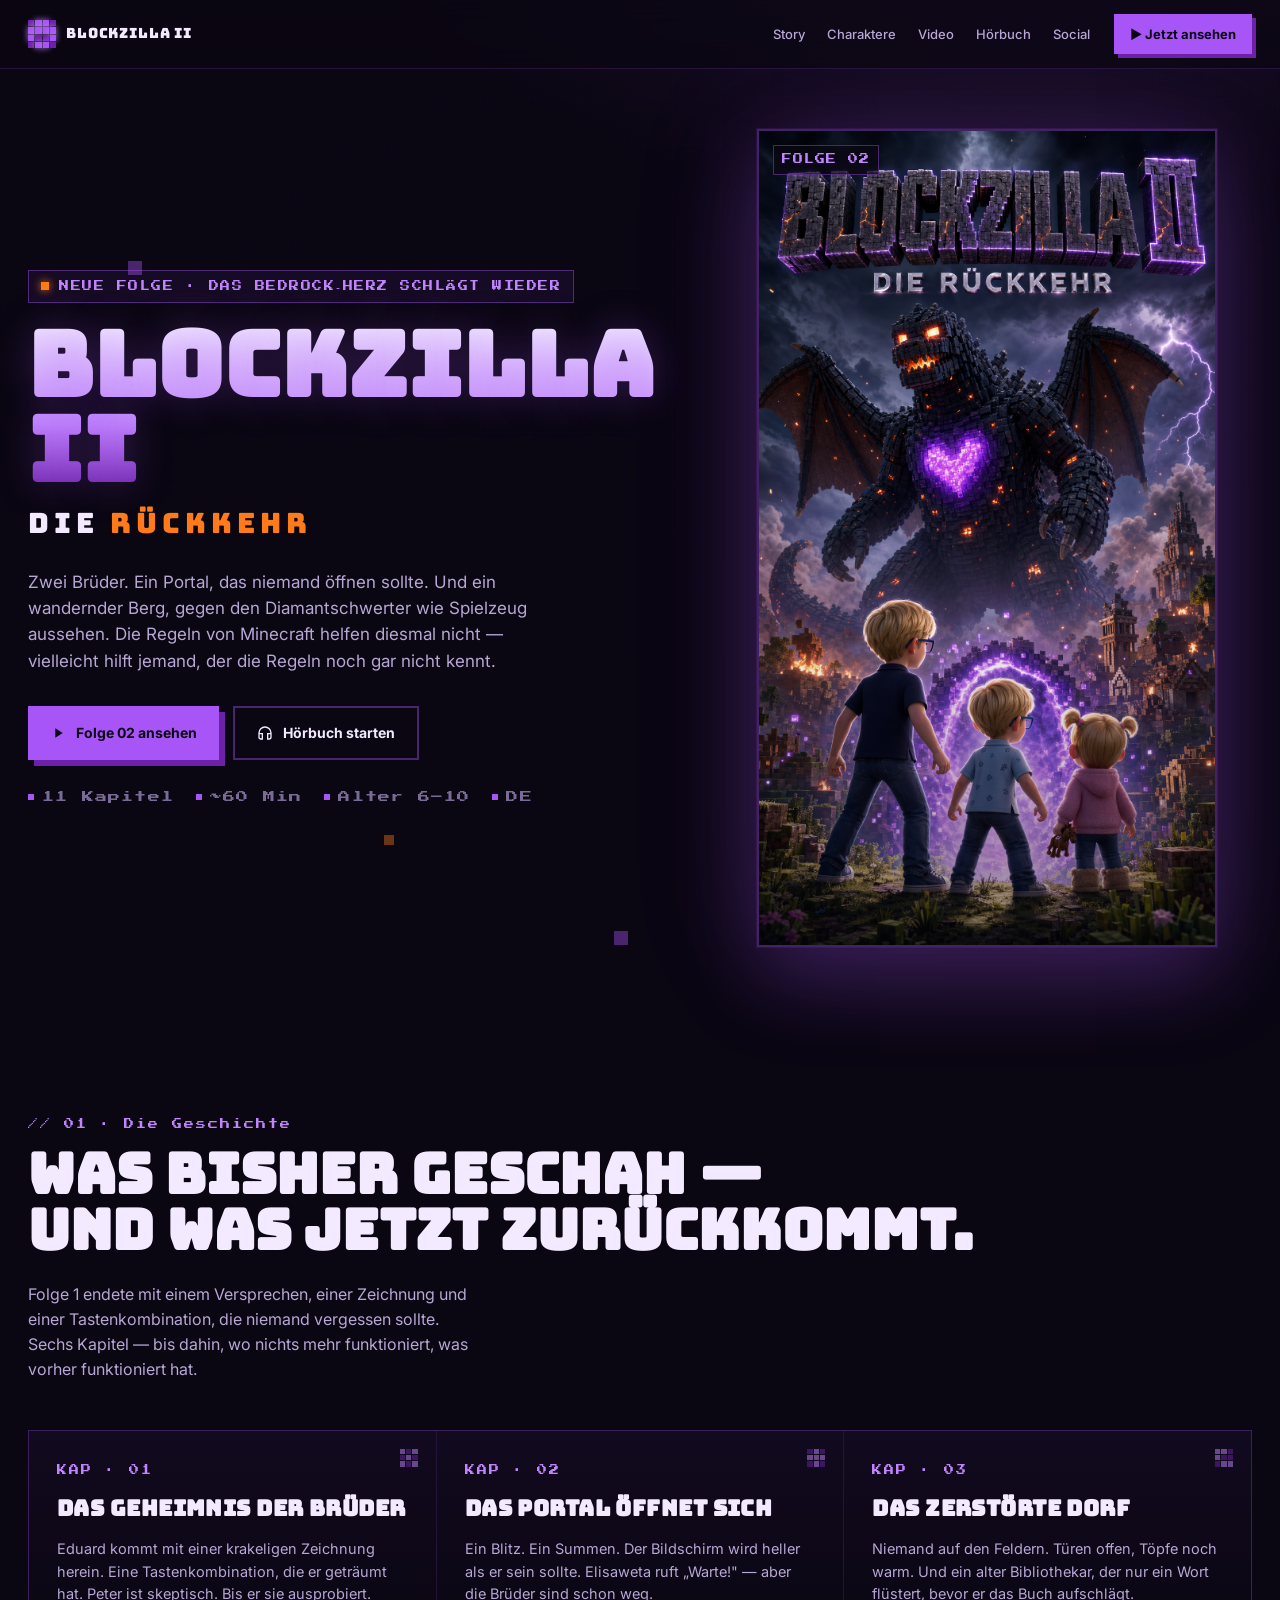
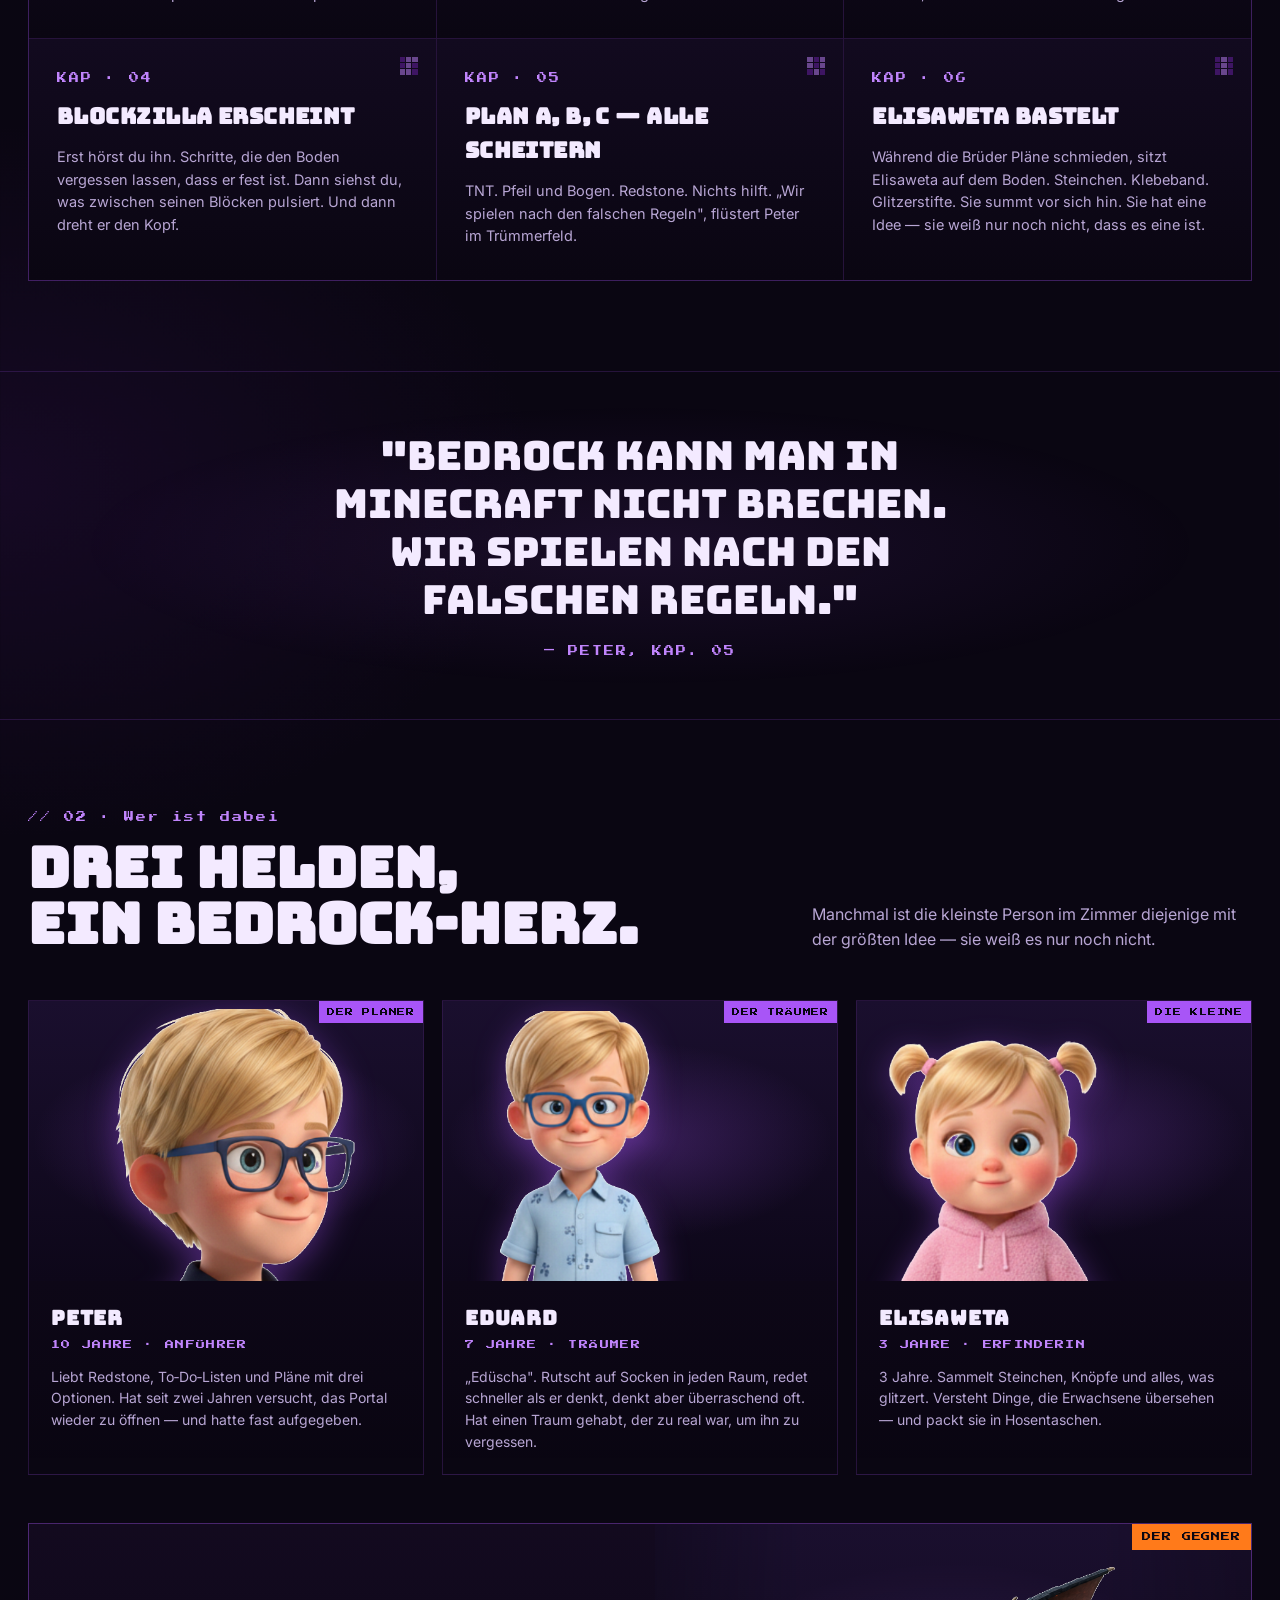
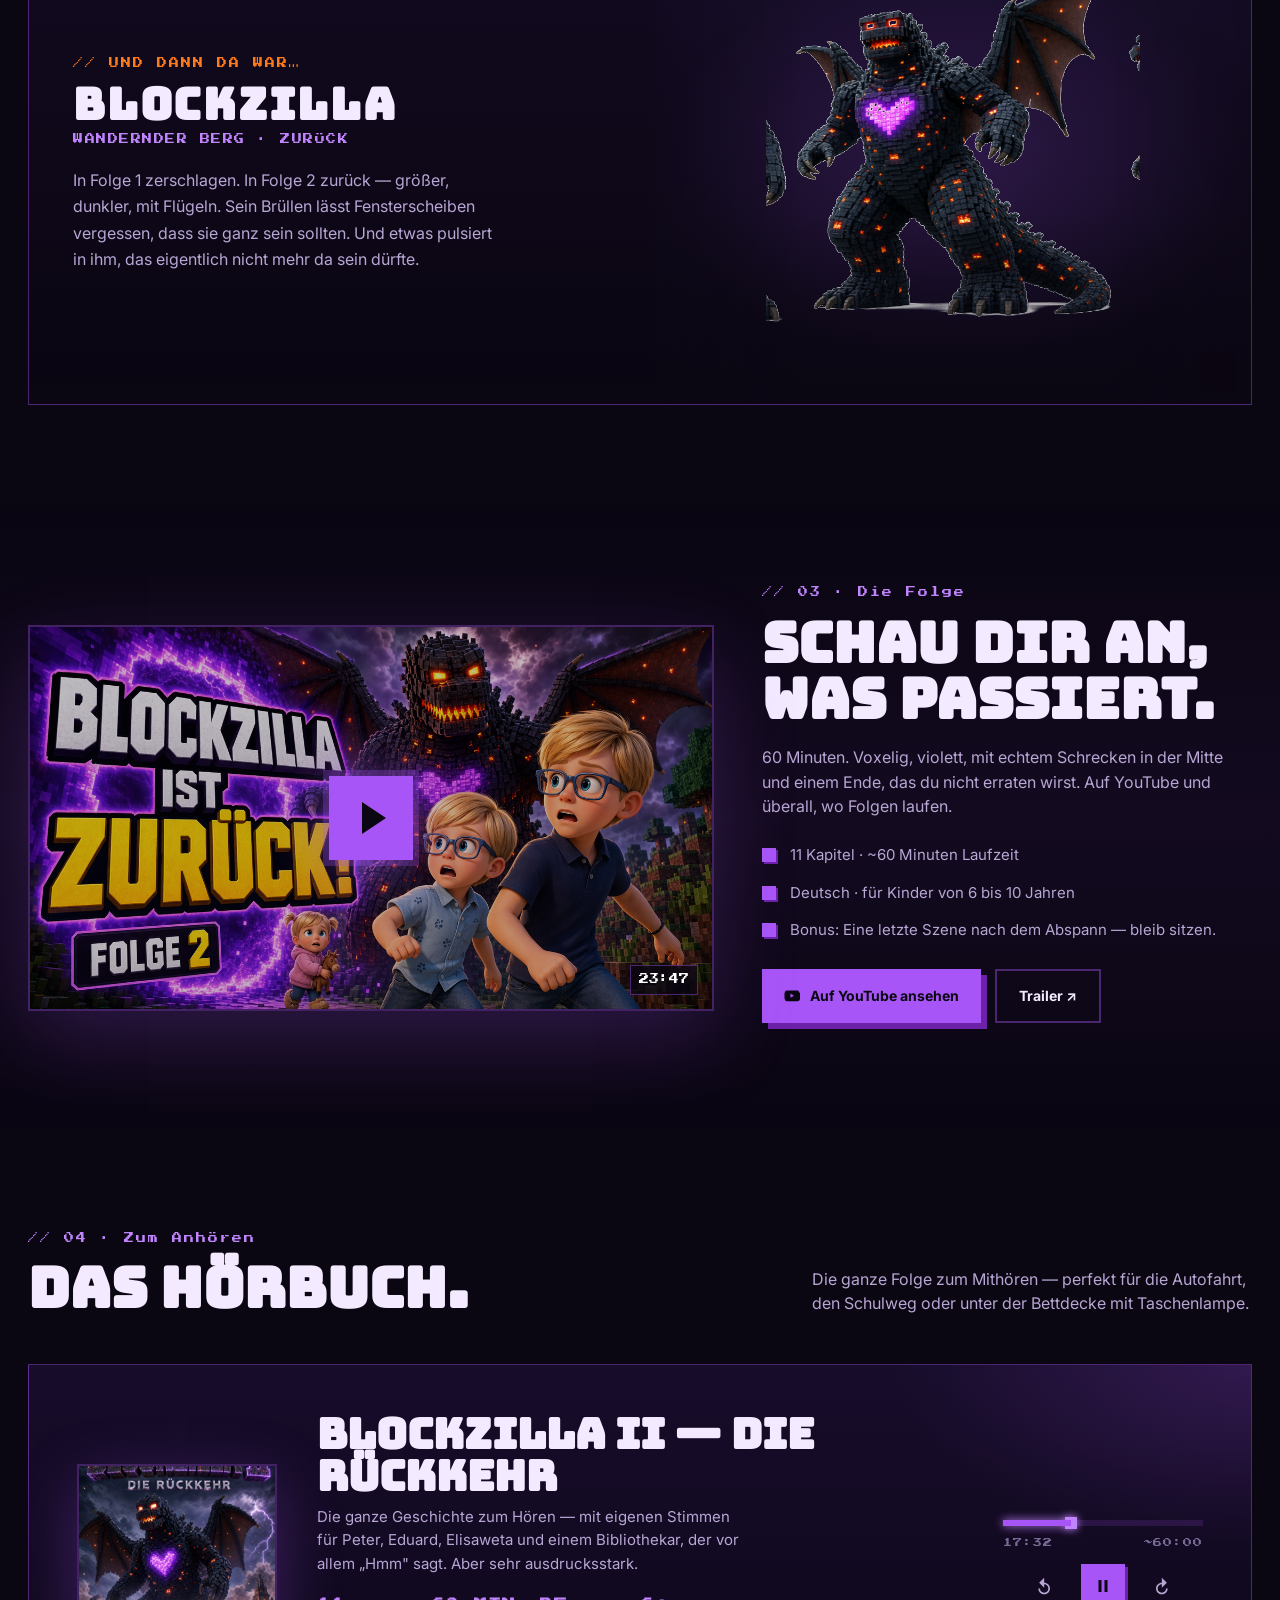
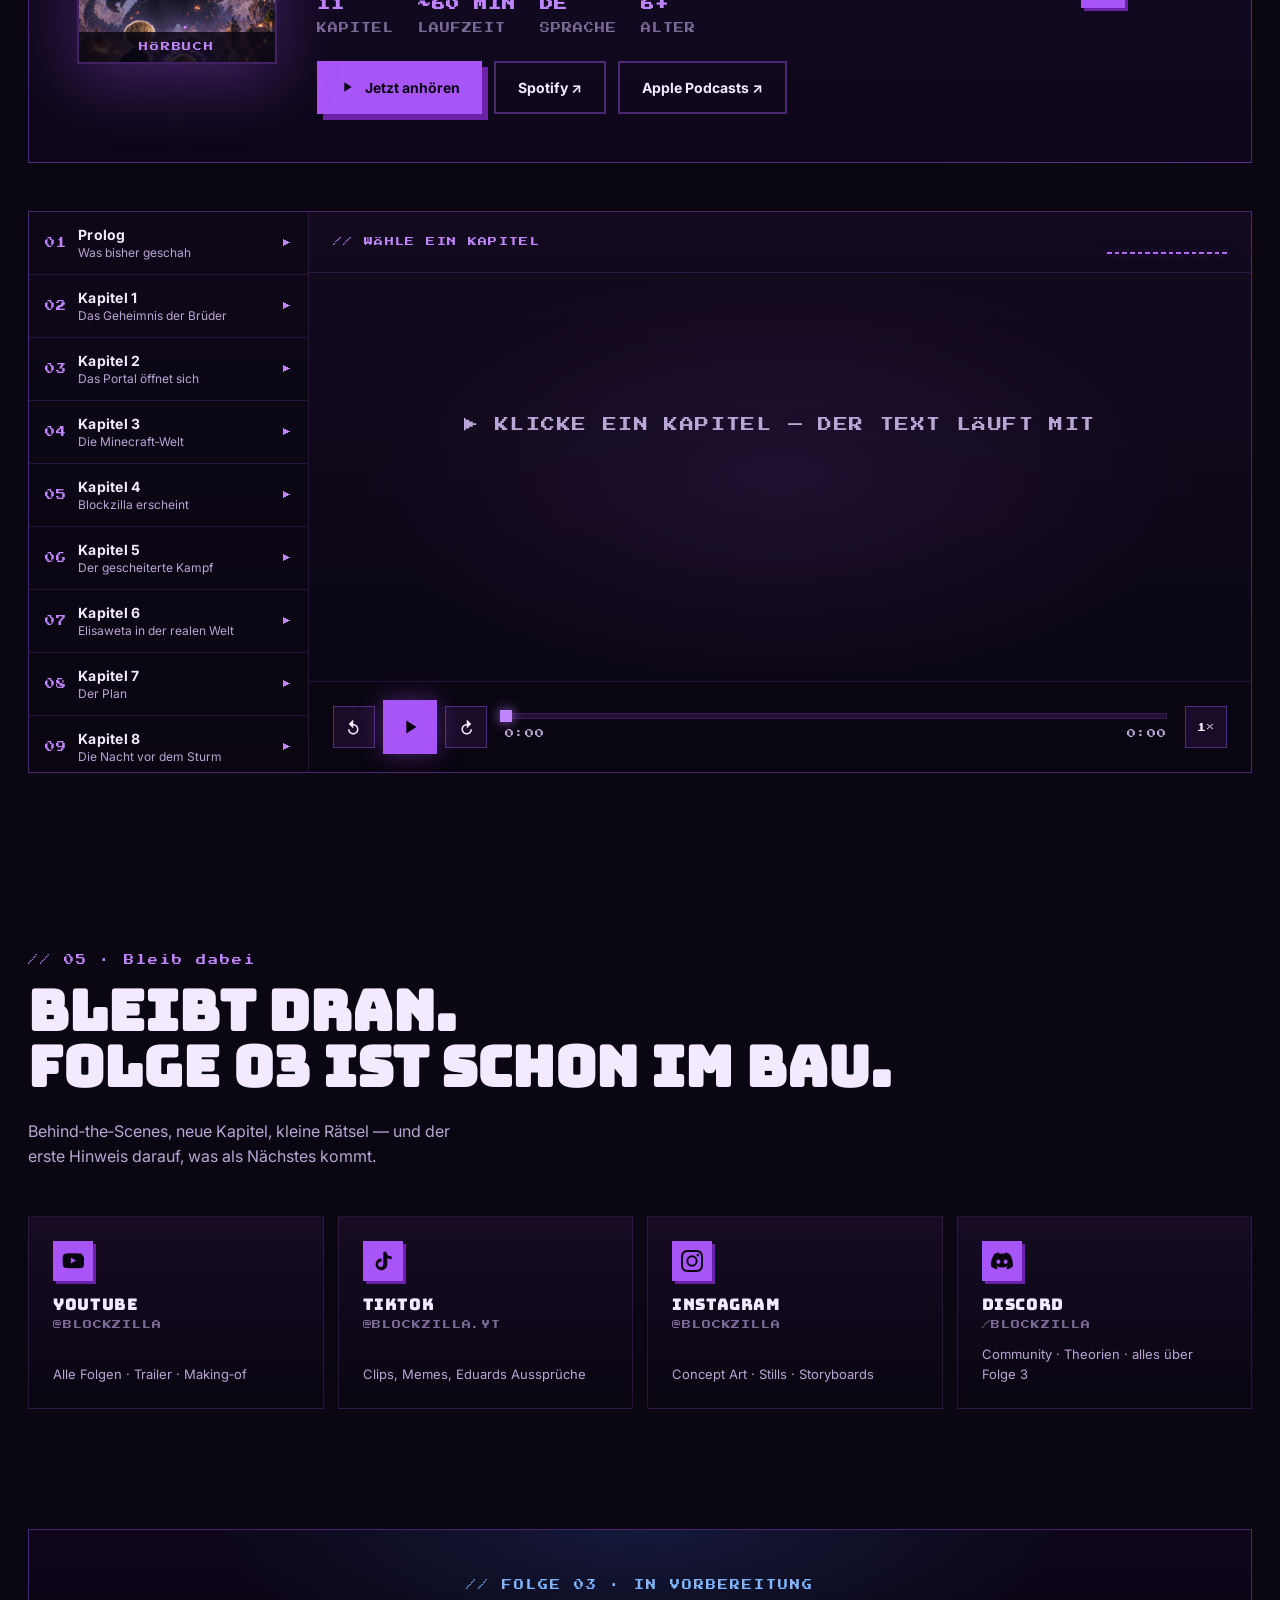
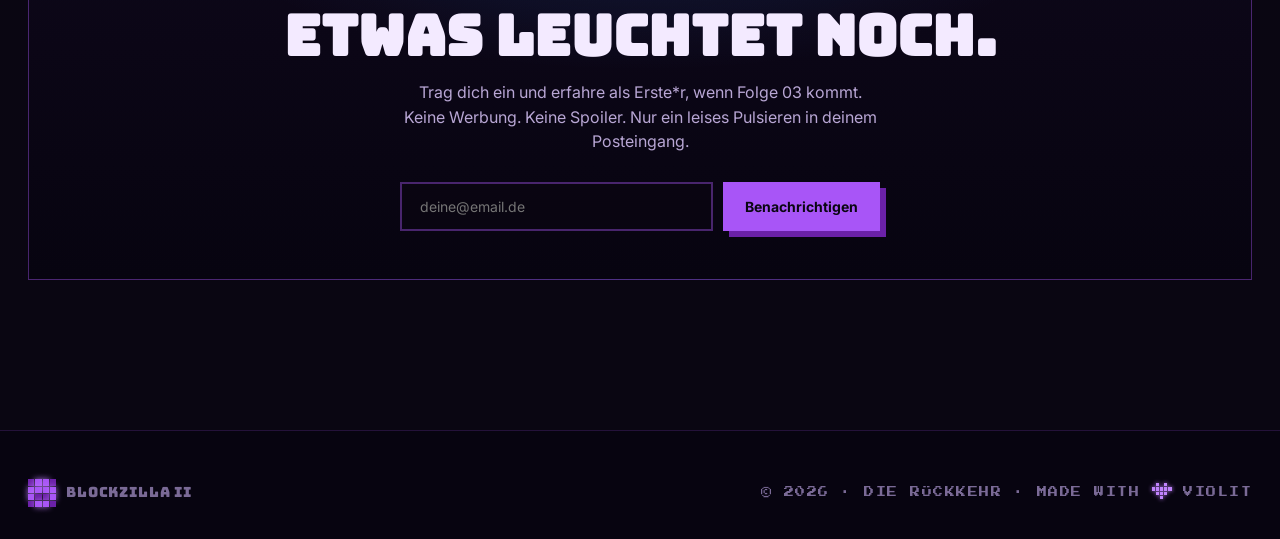
==== Blockzilla 2 Promo.html @ 4da7927c "Initial commit: Blockzilla 2 landing page" ====
<!doctype html>
<html lang="de">
<head>
<meta charset="utf-8" />
<meta name="viewport" content="width=device-width,initial-scale=1" />
<title>Blockzilla II — Die Rückkehr</title>
<link rel="preconnect" href="https://fonts.googleapis.com">
<link rel="preconnect" href="https://fonts.gstatic.com" crossorigin>
<link href="https://fonts.googleapis.com/css2?family=Press+Start+2P&family=Bungee&family=Inter:wght@400;500;600;700;800&display=swap" rel="stylesheet">
<style>
  :root{
    --bg-0:#0a0612;
    --bg-1:#120a1f;
    --bg-2:#1a0f2e;
    --ink:#f3eaff;
    --ink-dim:#b8a6d4;
    --ink-mute:#7a6a96;
    --violet:#a855f7;
    --violet-bright:#c084fc;
    --violet-deep:#6b21a8;
    --ember:#ff7a1a;
    --ember-soft:#ffb070;
    --bedrock:#3a2a52;
    --line:rgba(168,85,247,.18);
    --line-strong:rgba(168,85,247,.4);
  }
  *{box-sizing:border-box}
  html,body{margin:0;padding:0;background:var(--bg-0);color:var(--ink);font-family:'Inter',sans-serif;line-height:1.55;-webkit-font-smoothing:antialiased}
  body{
    background:
      radial-gradient(ellipse 1200px 700px at 80% -200px, rgba(168,85,247,.18), transparent 60%),
      radial-gradient(ellipse 900px 600px at 0% 30%, rgba(107,33,168,.12), transparent 60%),
      var(--bg-0);
    min-height:100vh;
    overflow-x:hidden;
  }
  img{max-width:100%;display:block}
  a{color:inherit}
  .mono{font-family:'Press Start 2P',monospace;letter-spacing:.04em}
  .display{font-family:'Bungee',sans-serif;letter-spacing:.02em}

  /* ===== voxel grid backdrop ===== */
  .grid-bg{
    position:fixed;inset:0;pointer-events:none;z-index:0;opacity:.35;
    background-image:
      linear-gradient(rgba(168,85,247,.06) 1px,transparent 1px),
      linear-gradient(90deg,rgba(168,85,247,.06) 1px,transparent 1px);
    background-size:48px 48px;
    mask-image:radial-gradient(ellipse 80% 60% at 50% 30%,#000 30%,transparent 80%);
  }

  /* ===== nav ===== */
  nav{
    position:sticky;top:0;z-index:50;
    backdrop-filter:blur(14px);
    background:rgba(10,6,18,.7);
    border-bottom:1px solid var(--line);
  }
  .nav-inner{
    max-width:1280px;margin:0 auto;padding:14px 28px;
    display:flex;align-items:center;gap:24px;
  }
  .logo{display:flex;align-items:center;gap:10px;font-family:'Bungee',sans-serif;font-size:14px;letter-spacing:.06em}
  .logo-mark{
    width:28px;height:28px;display:grid;grid-template-columns:repeat(4,1fr);grid-template-rows:repeat(4,1fr);gap:1px;
  }
  .logo-mark i{background:var(--violet-deep)}
  .logo-mark i.lit{background:var(--violet);box-shadow:0 0 6px var(--violet-bright)}
  .nav-links{display:flex;gap:22px;margin-left:auto;font-size:13px;font-weight:500}
  .nav-links a{color:var(--ink-dim);text-decoration:none;transition:color .2s}
  .nav-links a:hover{color:var(--violet-bright)}
  .nav-cta{
    padding:10px 16px;border-radius:0;
    background:var(--violet);color:#0a0612;font-weight:700;font-size:13px;
    text-decoration:none;
    box-shadow:4px 4px 0 var(--violet-deep);
    transition:transform .15s, box-shadow .15s;
  }
  .nav-cta:hover{transform:translate(-2px,-2px);box-shadow:6px 6px 0 var(--violet-deep)}
  @media (max-width:760px){.nav-links{display:none}}

  /* ===== hero ===== */
  .hero{
    position:relative;z-index:1;
    max-width:1280px;margin:0 auto;
    padding:60px 28px 80px;
    display:grid;grid-template-columns:1.1fr .9fr;gap:48px;align-items:center;
  }
  @media (max-width:920px){.hero{grid-template-columns:1fr;padding-top:32px}}

  .eyebrow{
    display:inline-flex;align-items:center;gap:10px;
    font-family:'Press Start 2P',monospace;font-size:10px;letter-spacing:.15em;
    color:var(--violet-bright);text-transform:uppercase;
    padding:8px 12px;border:1px solid var(--line-strong);
    background:rgba(168,85,247,.08);
  }
  .eyebrow .dot{width:8px;height:8px;background:var(--ember);box-shadow:0 0 8px var(--ember);animation:pulse 1.6s infinite}
  @keyframes pulse{0%,100%{opacity:1}50%{opacity:.4}}

  h1.title{
    font-family:'Bungee',sans-serif;
    font-size:clamp(44px,7vw,96px);
    line-height:.95;margin:20px 0 8px;
    letter-spacing:.01em;
    background:linear-gradient(180deg,#f3eaff 0%, #c084fc 60%, #6b21a8 100%);
    -webkit-background-clip:text;background-clip:text;color:transparent;
    text-shadow:0 0 40px rgba(168,85,247,.25);
  }
  .subtitle{
    font-family:'Bungee',sans-serif;
    font-size:clamp(18px,2.4vw,28px);
    color:var(--ink);letter-spacing:.18em;
    margin:0 0 24px;
  }
  .subtitle .ember{color:var(--ember)}

  .lede{font-size:17px;color:var(--ink-dim);max-width:46ch;margin:0 0 32px}

  .hero-ctas{display:flex;gap:14px;flex-wrap:wrap;margin-bottom:28px}
  .btn{
    display:inline-flex;align-items:center;gap:10px;
    padding:14px 22px;font-weight:700;font-size:14px;
    text-decoration:none;cursor:pointer;border:0;
    transition:transform .15s, box-shadow .15s, background .15s;
    font-family:'Inter',sans-serif;
  }
  .btn-primary{
    background:var(--violet);color:#0a0612;
    box-shadow:6px 6px 0 var(--violet-deep);
  }
  .btn-primary:hover{transform:translate(-2px,-2px);box-shadow:8px 8px 0 var(--violet-deep);background:var(--violet-bright)}
  .btn-ghost{
    background:transparent;color:var(--ink);
    border:2px solid var(--line-strong);
    box-shadow:6px 6px 0 transparent;
  }
  .btn-ghost:hover{border-color:var(--violet);box-shadow:6px 6px 0 var(--violet-deep);transform:translate(-2px,-2px)}
  .btn svg{width:16px;height:16px}

  .hero-meta{
    display:flex;gap:22px;font-size:12px;color:var(--ink-mute);
    font-family:'Press Start 2P',monospace;letter-spacing:.1em;
    flex-wrap:wrap;
  }
  .hero-meta span{display:inline-flex;align-items:center;gap:8px}
  .hero-meta .pip{width:6px;height:6px;background:var(--violet)}

  /* poster */
  .hero-poster{
    position:relative;justify-self:center;
    width:100%;max-width:460px;aspect-ratio:9/16;
    border:2px solid var(--line-strong);
    box-shadow:
      0 0 0 1px rgba(168,85,247,.1),
      0 30px 80px rgba(168,85,247,.25),
      0 0 120px rgba(168,85,247,.15);
    overflow:hidden;
    background:#000;
  }
  .hero-poster img{width:100%;height:100%;object-fit:cover}
  .hero-poster::before{
    content:"";position:absolute;inset:0;pointer-events:none;
    background:
      linear-gradient(180deg,transparent 60%,rgba(10,6,18,.4) 100%);
    z-index:2;
  }
  .hero-poster::after{
    content:"FOLGE 02";position:absolute;left:14px;top:14px;
    font-family:'Press Start 2P',monospace;font-size:10px;
    color:var(--violet-bright);
    background:rgba(10,6,18,.7);padding:6px 8px;
    border:1px solid var(--line-strong);z-index:3;letter-spacing:.1em;
  }

  /* drifting voxels */
  .voxels{position:absolute;inset:0;pointer-events:none;z-index:0}
  .voxel{position:absolute;width:14px;height:14px;background:var(--violet);opacity:.4;animation:float 6s ease-in-out infinite}
  .voxel.v2{background:var(--ember);width:10px;height:10px}
  @keyframes float{0%,100%{transform:translateY(0) rotate(0)}50%{transform:translateY(-20px) rotate(45deg)}}

  /* ===== sections ===== */
  section{position:relative;z-index:1}
  .container{max-width:1280px;margin:0 auto;padding:0 28px}
  .section-pad{padding:90px 0}

  .section-head{display:flex;align-items:flex-end;justify-content:space-between;gap:24px;margin-bottom:48px;flex-wrap:wrap}
  .section-kicker{
    font-family:'Press Start 2P',monospace;font-size:10px;
    color:var(--violet-bright);letter-spacing:.2em;
    margin-bottom:14px;
  }
  .section-title{
    font-family:'Bungee',sans-serif;
    font-size:clamp(32px,4.4vw,56px);
    line-height:1;margin:0;
    color:var(--ink);
  }
  .section-lede{color:var(--ink-dim);max-width:44ch;font-size:16px;margin:0}

  /* ===== story chapters ===== */
  .story-grid{
    display:grid;grid-template-columns:repeat(3,1fr);gap:1px;
    background:var(--line);
    border:1px solid var(--line);
  }
  @media (max-width:880px){.story-grid{grid-template-columns:1fr}}
  .chapter{
    background:linear-gradient(180deg,var(--bg-1),var(--bg-0));
    padding:32px 28px;
    position:relative;
    transition:background .25s;
  }
  .chapter:hover{background:linear-gradient(180deg,#1a0f2e,#120a1f)}
  .chapter .num{
    font-family:'Press Start 2P',monospace;font-size:10px;
    color:var(--violet-bright);letter-spacing:.2em;
    margin-bottom:14px;
  }
  .chapter h3{
    font-family:'Bungee',sans-serif;font-size:22px;
    margin:0 0 12px;letter-spacing:.02em;
  }
  .chapter p{color:var(--ink-dim);font-size:14.5px;margin:0}
  .chapter .glyph{
    position:absolute;right:18px;top:18px;width:18px;height:18px;
    display:grid;grid-template-columns:repeat(3,1fr);gap:1px;opacity:.5;
  }
  .chapter .glyph i{background:var(--violet-deep)}
  .chapter .glyph i.on{background:var(--violet-bright)}

  /* ===== characters ===== */
  .chars{display:grid;grid-template-columns:repeat(3,1fr);gap:18px}
  @media (max-width:880px){.chars{grid-template-columns:1fr}}
  .villain-row{margin-top:48px}
  .villain{
    position:relative;
    display:grid;grid-template-columns:1.05fr 1fr;gap:0;
    border:1px solid var(--line-strong);
    overflow:hidden;
    background:linear-gradient(180deg,rgba(168,85,247,.06),transparent);
  }
  @media (max-width:880px){.villain{grid-template-columns:1fr}}
  .villain-stage{
    position:relative;min-height:480px;
    background:
      radial-gradient(ellipse 70% 60% at 50% 50%, rgba(168,85,247,.18), transparent 70%),
      linear-gradient(180deg,#1a0f2e 0%, #0a0612 100%);
    overflow:hidden;
  }
  .villain-video{
    position:absolute;inset:0;width:100%;height:100%;
    object-fit:contain;object-position:center;
    z-index:1;
  }
  .villain-stage::after{
    content:"";position:absolute;inset:0;z-index:2;pointer-events:none;
    background:
      linear-gradient(90deg, rgba(10,6,18,.4) 0%, transparent 25%, transparent 75%, rgba(10,6,18,.3) 100%),
      linear-gradient(180deg, transparent 60%, rgba(10,6,18,.5) 100%);
  }
  .villain-body{
    position:relative;z-index:2;
    padding:48px 44px;
    display:flex;flex-direction:column;justify-content:center;
  }
  .villain-body h4{font-family:'Bungee',sans-serif;font-size:44px;margin:0 0 6px;letter-spacing:.04em;line-height:1}
  .villain-body .age{font-family:'Press Start 2P',monospace;font-size:10px;color:var(--violet-bright);margin-bottom:20px;letter-spacing:.15em}
  .villain-body p{color:var(--ink-dim);font-size:16px;margin:0;max-width:42ch;line-height:1.65}
  .villain-tag{
    position:absolute;top:0;right:0;z-index:3;
    font-family:'Press Start 2P',monospace;font-size:9px;
    background:var(--ember);color:#0a0612;
    padding:6px 10px;letter-spacing:.1em;
  }
  .villain-sound{
    position:absolute;bottom:14px;right:14px;z-index:3;
    background:rgba(10,6,18,.7);border:1px solid var(--line-strong);
    color:var(--ink);width:38px;height:38px;border-radius:50%;
    display:grid;place-items:center;cursor:pointer;
    transition:background .2s,transform .2s;
    backdrop-filter:blur(8px);
  }
  .villain-sound:hover{background:rgba(168,85,247,.3);transform:scale(1.08)}
  .villain-sound svg{width:16px;height:16px}
  @media (max-width:880px){
    .villain-stage{min-height:280px;order:-1}
    .villain-body{padding:32px 24px}
    .villain-body h4{font-size:36px}
  }
  .char{
    background:linear-gradient(180deg,rgba(168,85,247,.06),transparent);
    border:1px solid var(--line);
    padding:0;
    position:relative;
    overflow:hidden;
    display:flex;flex-direction:column;
  }
  .char-photo{
    height:280px;position:relative;
    background:
      radial-gradient(ellipse 70% 50% at 50% 50%, rgba(168,85,247,.25), transparent 70%),
      linear-gradient(180deg,#1a0f2e 0%, #0d0719 100%);
    display:grid;place-items:center;
    overflow:hidden;
  }
  .char-photo img{
    height:96%;width:auto;object-fit:contain;object-position:center;
    filter:drop-shadow(0 8px 16px rgba(168,85,247,.4));
    position:relative;z-index:1;
  }
  .char-photo.bz{place-items:end center}
  .char-photo.bz img{height:100%;object-position:bottom center}
  .char-body{padding:22px}
  .char h4{font-family:'Bungee',sans-serif;font-size:20px;margin:0 0 4px;letter-spacing:.04em}
  .char .age{font-family:'Press Start 2P',monospace;font-size:9px;color:var(--violet-bright);margin-bottom:14px;letter-spacing:.15em}
  .char p{color:var(--ink-dim);font-size:14px;margin:0;line-height:1.55}
  .char-tag{
    position:absolute;top:0;right:0;z-index:2;
    font-family:'Press Start 2P',monospace;font-size:8px;
    background:var(--violet);color:#0a0612;
    padding:5px 8px;letter-spacing:.1em;
  }
  .char p{color:var(--ink-dim);font-size:14px;margin:0;line-height:1.55}
  .char .age{font-family:'Press Start 2P',monospace;font-size:9px;color:var(--violet-bright);margin-bottom:14px;letter-spacing:.15em}

  /* ===== watch ===== */
  .watch-wrap{
    display:grid;grid-template-columns:1.4fr 1fr;gap:48px;align-items:center;
  }
  @media (max-width:920px){.watch-wrap{grid-template-columns:1fr}}
  .video-card{
    position:relative;aspect-ratio:16/9;
    border:2px solid var(--line-strong);
    overflow:hidden;background:#000;
    box-shadow:0 30px 80px rgba(168,85,247,.2);
  }
  .video-card img{width:100%;height:100%;object-fit:cover;transition:transform .4s}
  .video-card:hover img{transform:scale(1.03)}
  .play-btn{
    position:absolute;inset:0;display:grid;place-items:center;
    background:rgba(10,6,18,.25);text-decoration:none;
    transition:background .25s;
  }
  .play-btn:hover{background:rgba(10,6,18,.1)}
  .play-core{
    width:84px;height:84px;background:var(--violet);
    display:grid;place-items:center;
    box-shadow:0 0 0 6px rgba(168,85,247,.25), 0 0 60px rgba(168,85,247,.6);
    transition:transform .15s;
  }
  .play-btn:hover .play-core{transform:scale(1.08)}
  .play-core::after{
    content:"";display:block;width:0;height:0;
    border-left:24px solid #0a0612;
    border-top:16px solid transparent;
    border-bottom:16px solid transparent;
    margin-left:6px;
  }
  .video-meta{
    position:absolute;left:14px;bottom:14px;right:14px;z-index:2;
    display:flex;justify-content:space-between;align-items:flex-end;gap:12px;
    color:#fff;
  }
  .video-meta .runtime{
    font-family:'Press Start 2P',monospace;font-size:10px;
    background:rgba(10,6,18,.8);padding:6px 8px;border:1px solid var(--line-strong);
  }
  .watch-info h2{margin-top:0}
  .watch-info ul{padding:0;margin:24px 0 0;list-style:none;display:grid;gap:14px}
  .watch-info li{
    display:flex;gap:14px;align-items:flex-start;
    font-size:15px;color:var(--ink-dim);
  }
  .watch-info li::before{
    content:"";flex:none;width:14px;height:14px;background:var(--violet);
    margin-top:5px;box-shadow:2px 2px 0 var(--violet-deep);
  }

  /* ===== karaoke player ===== */
  .karaoke{
    margin-top:48px;
    border:1px solid var(--line-strong);
    background:linear-gradient(180deg,rgba(168,85,247,.06),rgba(10,6,18,.6));
    overflow:hidden;
    display:grid;grid-template-columns:280px 1fr;gap:0;
    min-height:560px;
  }
  @media (max-width:880px){.karaoke{grid-template-columns:1fr}}

  .ch-list{
    border-right:1px solid var(--line);
    background:rgba(10,6,18,.5);
    max-height:560px;overflow-y:auto;
  }
  @media (max-width:880px){
    .ch-list{max-height:240px;border-right:none;border-bottom:1px solid var(--line)}
  }
  .ch-list::-webkit-scrollbar{width:6px}
  .ch-list::-webkit-scrollbar-track{background:rgba(10,6,18,.4)}
  .ch-list::-webkit-scrollbar-thumb{background:var(--violet-deep)}

  .ch-item{
    width:100%;display:grid;grid-template-columns:auto 1fr auto;gap:12px;align-items:center;
    padding:14px 16px;background:transparent;border:0;border-bottom:1px solid var(--line);
    color:var(--ink);text-align:left;cursor:pointer;
    font-family:'Inter',sans-serif;
    transition:background .15s;
  }
  .ch-item:hover:not(:disabled){background:rgba(168,85,247,.08)}
  .ch-item.active{background:rgba(168,85,247,.18);box-shadow:inset 3px 0 0 var(--violet-bright)}
  .ch-soon{opacity:.4;cursor:not-allowed}
  .ch-num{font-family:'Press Start 2P',monospace;font-size:10px;color:var(--violet-bright);letter-spacing:.05em}
  .ch-text{display:flex;flex-direction:column;gap:2px;min-width:0}
  .ch-title{font-weight:700;font-size:14px;letter-spacing:.02em}
  .ch-sub{font-size:12px;color:var(--ink-dim);white-space:nowrap;overflow:hidden;text-overflow:ellipsis}
  .ch-status{font-family:'Press Start 2P',monospace;font-size:8px;color:var(--violet-bright);letter-spacing:.1em}
  .ch-soon .ch-status{color:var(--ink-mute)}

  .karaoke-stage{display:flex;flex-direction:column;position:relative}

  .karaoke-header{
    padding:18px 24px;border-bottom:1px solid var(--line);
    display:flex;justify-content:space-between;align-items:center;gap:12px;flex-wrap:wrap;
  }
  .now-playing{font-family:'Press Start 2P',monospace;font-size:9px;color:var(--violet-bright);letter-spacing:.15em}
  .viz{display:flex;gap:3px;align-items:flex-end;height:24px;width:120px}
  .viz-bar{
    flex:1;background:linear-gradient(180deg,var(--violet-bright),var(--violet));
    height:8%;transition:height .08s,opacity .08s;
    box-shadow:0 0 8px rgba(168,85,247,.5);
  }

  .lyrics-wrap{
    flex:1;position:relative;overflow:hidden;
    background:
      radial-gradient(ellipse 600px 300px at 50% 50%, rgba(168,85,247,.1), transparent 70%);
  }
  .lyrics{
    height:340px;padding:60px 48px;overflow-y:auto;scroll-behavior:smooth;
    font-family:'Inter',sans-serif;font-size:24px;line-height:1.85;
    color:var(--ink-mute);
    text-wrap:pretty;
    -webkit-mask-image:linear-gradient(180deg,transparent 0%, #000 18%, #000 82%, transparent 100%);
            mask-image:linear-gradient(180deg,transparent 0%, #000 18%, #000 82%, transparent 100%);
  }
  @media (max-width:880px){.lyrics{padding:40px 28px;font-size:20px;height:280px}}
  .lyrics::-webkit-scrollbar{display:none}
  .lyrics{scrollbar-width:none}

  .ly-loading{color:var(--ink-dim);font-size:14px;text-align:center;padding-top:80px;font-family:'Press Start 2P',monospace;letter-spacing:.1em}

  .ly-word{
    display:inline-block;
    transition:color .12s ease, text-shadow .12s ease, transform .12s ease;
    color:var(--ink-mute);
    padding:0 1px;
  }
  .ly-word.past{color:var(--ink-dim);opacity:.55}
  .ly-word.active{
    color:var(--violet-bright);
    text-shadow:
      0 0 0 #fff,
      2px 2px 0 var(--violet-deep),
      0 0 24px rgba(192,132,252,.6);
    transform:translateY(-1px) scale(1.02);
    background:linear-gradient(180deg, transparent 60%, rgba(168,85,247,.18) 60%);
  }

  .karaoke-controls{
    padding:18px 24px;border-top:1px solid var(--line);
    display:grid;grid-template-columns:auto 1fr auto;gap:18px;align-items:center;
    background:rgba(10,6,18,.6);
  }
  .progress-row{display:flex;flex-direction:column;gap:8px}
  .progress-bar{
    position:relative;height:6px;background:rgba(168,85,247,.15);cursor:pointer;
    border:1px solid var(--line);
  }
  .progress-fill{
    position:absolute;left:0;top:0;bottom:0;width:0;
    background:linear-gradient(90deg,var(--violet),var(--violet-bright));
    box-shadow:0 0 12px rgba(168,85,247,.6);
  }
  .progress-knob{
    position:absolute;top:50%;left:0;width:12px;height:12px;
    background:var(--violet-bright);transform:translate(-50%,-50%);
    box-shadow:0 0 12px rgba(192,132,252,.8);
  }
  .progress-time{display:flex;justify-content:space-between;font-family:'Press Start 2P',monospace;font-size:9px;color:var(--ink-dim);letter-spacing:.1em}

  .ctrl-group{display:flex;gap:8px;align-items:center}
  .ctrl-btn{
    width:42px;height:42px;display:grid;place-items:center;
    background:rgba(168,85,247,.1);border:1px solid var(--line-strong);color:var(--ink);
    cursor:pointer;transition:background .15s, transform .15s;
    font-family:'Press Start 2P',monospace;font-size:9px;
  }
  .ctrl-btn:hover{background:rgba(168,85,247,.25);transform:translateY(-1px)}
  .ctrl-btn.play{
    width:54px;height:54px;background:var(--violet);border-color:var(--violet);color:#0a0612;
    box-shadow:0 0 24px rgba(168,85,247,.4);
  }
  .ctrl-btn.play:hover{background:var(--violet-bright);transform:translateY(-1px) scale(1.04)}
  .ctrl-btn svg{width:18px;height:18px}
  .ctrl-btn.play svg{width:22px;height:22px}
  .ctrl-btn.play .icon-play{display:block}
  .ctrl-btn.play .icon-pause{display:none}
  .ctrl-btn.play.playing .icon-play{display:none}
  .ctrl-btn.play.playing .icon-pause{display:block}

  /* ===== audiobook ===== */
  .audio-card{
    background:
      radial-gradient(ellipse 600px 300px at 100% 0%, rgba(168,85,247,.18), transparent 60%),
      linear-gradient(180deg,#170c2a, #0d0719);
    border:1px solid var(--line-strong);
    padding:48px;
    display:grid;grid-template-columns:auto 1fr auto;gap:40px;align-items:center;
    position:relative;overflow:hidden;
  }
  @media (max-width:880px){.audio-card{grid-template-columns:1fr;padding:32px;gap:24px;text-align:center}}
  .audio-cover{
    width:200px;aspect-ratio:1;flex:none;
    background:#000;border:2px solid var(--line-strong);
    position:relative;overflow:hidden;
    box-shadow:0 20px 60px rgba(168,85,247,.3);
  }
  @media (max-width:880px){.audio-cover{margin:0 auto}}
  .audio-cover img{width:100%;height:100%;object-fit:cover;object-position:50% 30%}
  .audio-cover::after{
    content:"HÖRBUCH";position:absolute;left:0;right:0;bottom:0;
    font-family:'Press Start 2P',monospace;font-size:9px;
    background:rgba(10,6,18,.85);color:var(--violet-bright);
    padding:8px;text-align:center;letter-spacing:.2em;
  }
  .audio-info h2{font-family:'Bungee',sans-serif;font-size:clamp(28px,3.4vw,42px);margin:0 0 8px;line-height:1}
  .audio-info p{color:var(--ink-dim);margin:0 0 20px;font-size:15px;max-width:48ch}
  .audio-stats{display:flex;gap:24px;margin-bottom:24px;flex-wrap:wrap}
  @media (max-width:880px){.audio-stats{justify-content:center}}
  .stat{font-family:'Press Start 2P',monospace;font-size:10px;color:var(--ink-mute);letter-spacing:.1em}
  .stat strong{display:block;color:var(--violet-bright);font-size:13px;margin-bottom:6px}
  .audio-actions{display:flex;gap:12px;flex-wrap:wrap}
  @media (max-width:880px){.audio-actions{justify-content:center}}

  .player{
    flex:none;width:200px;
  }
  @media (max-width:880px){.player{width:100%;max-width:300px;margin:0 auto}}
  .player-bar{
    height:6px;background:rgba(168,85,247,.15);position:relative;cursor:pointer;
  }
  .player-bar::after{
    content:"";position:absolute;left:0;top:0;bottom:0;width:34%;
    background:var(--violet);box-shadow:0 0 10px var(--violet-bright);
  }
  .player-bar::before{
    content:"";position:absolute;left:34%;top:50%;transform:translate(-50%,-50%);
    width:12px;height:12px;background:var(--violet-bright);
    box-shadow:0 0 8px var(--violet-bright);
  }
  .player-time{
    display:flex;justify-content:space-between;
    font-family:'Press Start 2P',monospace;font-size:9px;color:var(--ink-mute);margin-top:10px;letter-spacing:.1em;
  }
  .player-controls{display:flex;justify-content:center;gap:20px;margin-top:14px;align-items:center}
  .player-controls button{
    background:transparent;border:0;cursor:pointer;color:var(--ink-dim);
    width:32px;height:32px;display:grid;place-items:center;
    transition:color .2s;
  }
  .player-controls button:hover{color:var(--violet-bright)}
  .player-controls .play{
    width:44px;height:44px;background:var(--violet);color:#0a0612;
    box-shadow:3px 3px 0 var(--violet-deep);
  }
  .player-controls .play:hover{background:var(--violet-bright);color:#0a0612}

  /* ===== quote / pull ===== */
  .pull{
    border-top:1px solid var(--line);border-bottom:1px solid var(--line);
    padding:60px 0;text-align:center;
    background:radial-gradient(ellipse 800px 200px at 50% 50%, rgba(168,85,247,.1), transparent 70%);
  }
  .pull blockquote{
    font-family:'Bungee',sans-serif;
    font-size:clamp(24px,3.4vw,40px);line-height:1.2;
    margin:0 auto;max-width:24ch;
    color:var(--ink);
  }
  .pull .attr{font-family:'Press Start 2P',monospace;font-size:10px;color:var(--violet-bright);margin-top:20px;letter-spacing:.2em}

  /* ===== social ===== */
  .socials{
    display:grid;grid-template-columns:repeat(4,1fr);gap:14px;
  }
  @media (max-width:780px){.socials{grid-template-columns:repeat(2,1fr)}}
  .social{
    text-decoration:none;color:inherit;
    background:linear-gradient(180deg,rgba(168,85,247,.08),transparent);
    border:1px solid var(--line);
    padding:24px;
    transition:transform .15s, border-color .2s, background .2s;
    display:flex;flex-direction:column;gap:12px;
    position:relative;overflow:hidden;
  }
  .social:hover{transform:translate(-3px,-3px);border-color:var(--violet);background:linear-gradient(180deg,rgba(168,85,247,.16),transparent)}
  .social-icon{
    width:40px;height:40px;background:var(--violet);
    color:#0a0612;display:grid;place-items:center;
    box-shadow:3px 3px 0 var(--violet-deep);
  }
  .social-icon svg{width:22px;height:22px}
  .social-name{font-family:'Bungee',sans-serif;font-size:16px;letter-spacing:.04em}
  .social-handle{font-family:'Press Start 2P',monospace;font-size:9px;color:var(--ink-mute);letter-spacing:.1em}
  .social-meta{font-size:13px;color:var(--ink-dim);margin-top:auto}

  /* ===== footer ===== */
  footer{
    border-top:1px solid var(--line);
    padding:48px 0 32px;margin-top:60px;
    background:#070410;
  }
  .footer-inner{
    display:flex;justify-content:space-between;align-items:center;gap:24px;flex-wrap:wrap;
    color:var(--ink-mute);font-size:12px;
  }
  .footer-inner .mono{font-size:10px;letter-spacing:.15em}

  /* ===== blockzilla silhouette ===== */
  .blocky-silhouette{
    position:absolute;right:-40px;top:-40px;width:240px;height:240px;
    opacity:.07;pointer-events:none;
    display:grid;grid-template-columns:repeat(8,1fr);grid-template-rows:repeat(8,1fr);gap:2px;
  }
  .blocky-silhouette i{background:var(--violet)}

  /* heart icon */
  .heart-mark{
    display:inline-grid;grid-template-columns:repeat(5,1fr);grid-template-rows:repeat(5,1fr);
    gap:1px;width:20px;height:20px;vertical-align:middle;
  }
  .heart-mark i{background:transparent}
  .heart-mark i.on{background:var(--violet-bright);box-shadow:0 0 4px var(--violet-bright)}

  /* fade-in */
  .reveal{opacity:0;transform:translateY(20px);transition:opacity .7s ease, transform .7s ease}
  .reveal.in{opacity:1;transform:none}
</style>
</head>
<body>

<div class="grid-bg"></div>

<nav>
  <div class="nav-inner">
    <div class="logo">
      <div class="logo-mark" aria-hidden="true">
        <i></i><i class="lit"></i><i class="lit"></i><i></i>
        <i class="lit"></i><i class="lit"></i><i class="lit"></i><i class="lit"></i>
        <i class="lit"></i><i></i><i></i><i class="lit"></i>
        <i></i><i class="lit"></i><i class="lit"></i><i></i>
      </div>
      <span>BLOCKZILLA II</span>
    </div>
    <div class="nav-links">
      <a href="#story">Story</a>
      <a href="#characters">Charaktere</a>
      <a href="#watch">Video</a>
      <a href="#audiobook">Hörbuch</a>
      <a href="#social">Social</a>
    </div>
    <a class="nav-cta" href="#watch">▶ Jetzt ansehen</a>
  </div>
</nav>

<header class="hero">
  <div class="voxels" aria-hidden="true">
    <div class="voxel" style="left:10%;top:20%;animation-delay:0s"></div>
    <div class="voxel v2" style="left:30%;top:80%;animation-delay:1s"></div>
    <div class="voxel" style="left:60%;top:15%;animation-delay:2s"></div>
    <div class="voxel v2" style="left:85%;top:70%;animation-delay:3s"></div>
    <div class="voxel" style="left:48%;top:90%;animation-delay:.5s"></div>
  </div>

  <div class="hero-text">
    <span class="eyebrow"><span class="dot"></span>Neue Folge · Das Bedrock‑Herz schlägt wieder</span>
    <h1 class="title">Blockzilla<br/>II</h1>
    <div class="subtitle">DIE <span class="ember">RÜCKKEHR</span></div>
    <p class="lede">Zwei Brüder. Ein Portal, das niemand öffnen sollte. Und ein wandernder Berg, gegen den Diamantschwerter wie Spielzeug aussehen. Die Regeln von Minecraft helfen diesmal nicht — vielleicht hilft jemand, der die Regeln noch gar nicht kennt.</p>
    <div class="hero-ctas">
      <a class="btn btn-primary" href="#watch">
        <svg viewBox="0 0 24 24" fill="currentColor"><path d="M8 5v14l11-7z"/></svg>
        Folge 02 ansehen
      </a>
      <a class="btn btn-ghost" href="#audiobook">
        <svg viewBox="0 0 24 24" fill="none" stroke="currentColor" stroke-width="2"><path d="M3 12a9 9 0 1118 0v6a3 3 0 01-3 3h-2v-8h5"/><path d="M3 12v6a3 3 0 003 3h2v-8H3"/></svg>
        Hörbuch starten
      </a>
    </div>
    <div class="hero-meta">
      <span><span class="pip"></span>11 Kapitel</span>
      <span><span class="pip"></span>~60 Min</span>
      <span><span class="pip"></span>Alter 6–10</span>
      <span><span class="pip"></span>DE</span>
    </div>
  </div>

  <div class="hero-poster">
    <img src="assets/poster_9x16.png" alt="Blockzilla II — Die Rückkehr Poster" />
  </div>
</header>

<!-- ===== STORY ===== -->
<section id="story" class="section-pad">
  <div class="container">
    <div class="section-head reveal">
      <div>
        <div class="section-kicker">// 01 · Die Geschichte</div>
        <h2 class="section-title">Was bisher geschah —<br/>und was jetzt zurückkommt.</h2>
      </div>
      <p class="section-lede">Folge 1 endete mit einem Versprechen, einer Zeichnung und einer Tastenkombination, die niemand vergessen sollte. Sechs Kapitel — bis dahin, wo nichts mehr funktioniert, was vorher funktioniert hat.</p>
    </div>

    <div class="story-grid reveal">
      <article class="chapter">
        <div class="num">KAP · 01</div>
        <div class="glyph"><i class="on"></i><i></i><i class="on"></i><i></i><i class="on"></i><i></i><i class="on"></i><i></i><i class="on"></i></div>
        <h3>Das Geheimnis der Brüder</h3>
        <p>Eduard kommt mit einer krakeligen Zeichnung herein. Eine Tastenkombination, die er geträumt hat. Peter ist skeptisch. Bis er sie ausprobiert.</p>
      </article>
      <article class="chapter">
        <div class="num">KAP · 02</div>
        <div class="glyph"><i></i><i class="on"></i><i></i><i class="on"></i><i class="on"></i><i class="on"></i><i></i><i class="on"></i><i></i></div>
        <h3>Das Portal öffnet sich</h3>
        <p>Ein Blitz. Ein Summen. Der Bildschirm wird heller als er sein sollte. Elisaweta ruft „Warte!" — aber die Brüder sind schon weg.</p>
      </article>
      <article class="chapter">
        <div class="num">KAP · 03</div>
        <div class="glyph"><i class="on"></i><i class="on"></i><i></i><i class="on"></i><i></i><i></i><i></i><i class="on"></i><i class="on"></i></div>
        <h3>Das zerstörte Dorf</h3>
        <p>Niemand auf den Feldern. Türen offen, Töpfe noch warm. Und ein alter Bibliothekar, der nur ein Wort flüstert, bevor er das Buch aufschlägt.</p>
      </article>
      <article class="chapter">
        <div class="num">KAP · 04</div>
        <div class="glyph"><i></i><i class="on"></i><i class="on"></i><i></i><i class="on"></i><i></i><i class="on"></i><i class="on"></i><i></i></div>
        <h3>Blockzilla erscheint</h3>
        <p>Erst hörst du ihn. Schritte, die den Boden vergessen lassen, dass er fest ist. Dann siehst du, was zwischen seinen Blöcken pulsiert. Und dann dreht er den Kopf.</p>
      </article>
      <article class="chapter">
        <div class="num">KAP · 05</div>
        <div class="glyph"><i class="on"></i><i></i><i class="on"></i><i class="on"></i><i></i><i class="on"></i><i></i><i class="on"></i><i></i></div>
        <h3>Plan A, B, C — alle scheitern</h3>
        <p>TNT. Pfeil und Bogen. Redstone. Nichts hilft. „Wir spielen nach den falschen Regeln", flüstert Peter im Trümmerfeld.</p>
      </article>
      <article class="chapter">
        <div class="num">KAP · 06</div>
        <div class="glyph"><i></i><i class="on"></i><i></i><i></i><i class="on"></i><i></i><i></i><i class="on"></i><i></i></div>
        <h3>Elisaweta bastelt</h3>
        <p>Während die Brüder Pläne schmieden, sitzt Elisaweta auf dem Boden. Steinchen. Klebeband. Glitzerstifte. Sie summt vor sich hin. Sie hat eine Idee — sie weiß nur noch nicht, dass es eine ist.</p>
      </article>
    </div>
  </div>
</section>

<!-- pull quote -->
<section class="pull reveal">
  <div class="container">
    <blockquote>"Bedrock kann man in Minecraft nicht brechen.<br/>Wir spielen nach den falschen Regeln."</blockquote>
    <div class="attr">— PETER, KAP. 05</div>
  </div>
</section>

<!-- ===== CHARACTERS ===== -->
<section id="characters" class="section-pad">
  <div class="container">
    <div class="section-head reveal">
      <div>
        <div class="section-kicker">// 02 · Wer ist dabei</div>
        <h2 class="section-title">Drei Helden,<br/>ein Bedrock‑Herz.</h2>
      </div>
      <p class="section-lede">Manchmal ist die kleinste Person im Zimmer diejenige mit der größten Idee — sie weiß es nur noch nicht.</p>
    </div>

    <div class="chars reveal">
      <article class="char">
        <span class="char-tag">DER PLANER</span>
        <div class="char-photo"><img src="assets/peter_portrait.png" alt="Peter" /></div>
        <div class="char-body">
          <h4>Peter</h4>
          <div class="age">10 JAHRE · ANFÜHRER</div>
          <p>Liebt Redstone, To‑Do‑Listen und Pläne mit drei Optionen. Hat seit zwei Jahren versucht, das Portal wieder zu öffnen — und hatte fast aufgegeben.</p>
        </div>
      </article>

      <article class="char">
        <span class="char-tag">DER TRÄUMER</span>
        <div class="char-photo"><img src="assets/eduard_portrait.png" alt="Eduard" /></div>
        <div class="char-body">
          <h4>Eduard</h4>
          <div class="age">7 JAHRE · TRÄUMER</div>
          <p>„Edüscha". Rutscht auf Socken in jeden Raum, redet schneller als er denkt, denkt aber überraschend oft. Hat einen Traum gehabt, der zu real war, um ihn zu vergessen.</p>
        </div>
      </article>

      <article class="char">
        <span class="char-tag">DIE KLEINE</span>
        <div class="char-photo"><img src="assets/elisaweta_portrait.png" alt="Elisaweta" /></div>
        <div class="char-body">
          <h4>Elisaweta</h4>
          <div class="age">3 JAHRE · ERFINDERIN</div>
          <p>3 Jahre. Sammelt Steinchen, Knöpfe und alles, was glitzert. Versteht Dinge, die Erwachsene übersehen — und packt sie in Hosentaschen.</p>
        </div>
      </article>

    </div>

    <div class="villain-row reveal">
      <div class="villain" id="villainBlock">
        <span class="villain-tag">DER GEGNER</span>
        <div class="villain-body">
          <div class="section-kicker" style="margin-bottom:10px;color:var(--ember)">// UND DANN DA WAR…</div>
          <h4>Blockzilla</h4>
          <div class="age">WANDERNDER BERG · ZURÜCK</div>
          <p>In Folge 1 zerschlagen. In Folge 2 zurück — größer, dunkler, mit Flügeln. Sein Brüllen lässt Fensterscheiben vergessen, dass sie ganz sein sollten. Und etwas pulsiert in ihm, das eigentlich nicht mehr da sein dürfte.</p>
        </div>
        <div class="villain-stage">
          <video class="villain-video" id="villainVideo" src="assets/blockzilla_scene.mp4" muted loop playsinline preload="none" poster="assets/blockzilla_portrait.png"></video>
          <button class="villain-sound" id="villainSound" aria-label="Ton an/aus" title="Ton an/aus">
            <svg id="iconMuted" viewBox="0 0 24 24" fill="none" stroke="currentColor" stroke-width="2" stroke-linecap="square">
              <path d="M11 5 6 9H3v6h3l5 4V5z"/>
              <path d="m22 9-6 6"/><path d="m16 9 6 6"/>
            </svg>
            <svg id="iconUnmuted" viewBox="0 0 24 24" fill="none" stroke="currentColor" stroke-width="2" stroke-linecap="square" style="display:none">
              <path d="M11 5 6 9H3v6h3l5 4V5z"/>
              <path d="M15.5 8.5a5 5 0 0 1 0 7"/>
              <path d="M19 5a9 9 0 0 1 0 14"/>
            </svg>
          </button>
        </div>
      </div>
    </div>
  </div>
</section>

<!-- ===== WATCH ===== -->
<section id="watch" class="section-pad" style="background:linear-gradient(180deg,transparent, rgba(168,85,247,.06), transparent)">
  <div class="container">
    <div class="watch-wrap reveal">
      <a class="video-card" href="#" aria-label="Folge 2 abspielen">
        <img src="assets/youtube_thumb.png" alt="Blockzilla ist zurück! Folge 2"/>
        <div class="play-btn">
          <div class="play-core"></div>
        </div>
        <div class="video-meta">
          <div></div>
          <div class="runtime">23:47</div>
        </div>
      </a>
      <div class="watch-info">
        <div class="section-kicker">// 03 · Die Folge</div>
        <h2 class="section-title">Schau dir an, was passiert.</h2>
        <p style="color:var(--ink-dim);font-size:16px;margin:18px 0 0">60 Minuten. Voxelig, violett, mit echtem Schrecken in der Mitte und einem Ende, das du nicht erraten wirst. Auf YouTube und überall, wo Folgen laufen.</p>
        <ul>
          <li>11 Kapitel · ~60 Minuten Laufzeit</li>
          <li>Deutsch · für Kinder von 6 bis 10 Jahren</li>
          <li>Bonus: Eine letzte Szene nach dem Abspann — bleib sitzen.</li>
        </ul>
        <div class="hero-ctas" style="margin-top:28px">
          <a class="btn btn-primary" href="#">
            <svg viewBox="0 0 24 24" fill="currentColor"><path d="M23 7.2s-.2-1.6-1-2.3c-.9-1-1.9-1-2.4-1C16.2 3.6 12 3.6 12 3.6h0s-4.2 0-7.6.3c-.5.1-1.5.1-2.4 1-.7.7-1 2.3-1 2.3S.7 9 .7 10.9v1.7c0 1.9.3 3.7.3 3.7s.2 1.6 1 2.3c.9 1 2.1 1 2.7 1.1 2 .2 8.3.3 8.3.3s4.2 0 7.6-.3c.5-.1 1.5-.1 2.4-1 .7-.7 1-2.3 1-2.3s.3-1.9.3-3.7v-1.7c0-1.9-.3-3.7-.3-3.7zM9.7 14.6V8.3l5.4 3.2-5.4 3.1z"/></svg>
            Auf YouTube ansehen
          </a>
          <a class="btn btn-ghost" href="#">Trailer ↗</a>
        </div>
      </div>
    </div>
  </div>
</section>

<!-- ===== AUDIOBOOK ===== -->
<section id="audiobook" class="section-pad">
  <div class="container">
    <div class="section-head reveal">
      <div>
        <div class="section-kicker">// 04 · Zum Anhören</div>
        <h2 class="section-title">Das Hörbuch.</h2>
      </div>
      <p class="section-lede">Die ganze Folge zum Mithören — perfekt für die Autofahrt, den Schulweg oder unter der Bettdecke mit Taschenlampe.</p>
    </div>

    <div class="audio-card reveal">
      <div class="audio-cover">
        <img src="assets/poster_9x16.png" alt="Hörbuch Cover"/>
      </div>
      <div class="audio-info">
        <h2>Blockzilla II — Die Rückkehr</h2>
        <p>Die ganze Geschichte zum Hören — mit eigenen Stimmen für Peter, Eduard, Elisaweta und einem Bibliothekar, der vor allem „Hmm" sagt. Aber sehr ausdrucksstark.</p>
        <div class="audio-stats">
          <div class="stat"><strong>11</strong>KAPITEL</div>
          <div class="stat"><strong>~60 MIN</strong>LAUFZEIT</div>
          <div class="stat"><strong>DE</strong>SPRACHE</div>
          <div class="stat"><strong>6+</strong>ALTER</div>
        </div>
        <div class="audio-actions">
          <a class="btn btn-primary" href="#karaoke">
            <svg viewBox="0 0 24 24" fill="currentColor"><path d="M8 5v14l11-7z"/></svg>
            Jetzt anhören
          </a>
          <a class="btn btn-ghost" href="#">Spotify ↗</a>
          <a class="btn btn-ghost" href="#">Apple Podcasts ↗</a>
        </div>
      </div>
      <div class="player">
        <div class="player-bar"></div>
        <div class="player-time"><span>17:32</span><span>~60:00</span></div>
        <div class="player-controls">
          <button aria-label="Zurück 15s">
            <svg viewBox="0 0 24 24" fill="currentColor" width="20" height="20"><path d="M11 6V2L5 8l6 6V10c2.8 0 5 2.2 5 5s-2.2 5-5 5-5-2.2-5-5H4c0 3.9 3.1 7 7 7s7-3.1 7-7-3.1-7-7-7z"/></svg>
          </button>
          <button class="play" aria-label="Pause">
            <svg viewBox="0 0 24 24" fill="currentColor" width="18" height="18"><path d="M6 4h4v16H6zM14 4h4v16h-4z"/></svg>
          </button>
          <button aria-label="Vor 15s">
            <svg viewBox="0 0 24 24" fill="currentColor" width="20" height="20"><path d="M13 6V2l6 6-6 6v-4c-2.8 0-5 2.2-5 5s2.2 5 5 5 5-2.2 5-5h2c0 3.9-3.1 7-7 7s-7-3.1-7-7 3.1-7 7-7z"/></svg>
          </button>
        </div>
      </div>
    </div>

    <!-- Karaoke Player -->
    <div id="karaoke" class="karaoke reveal">
      <div class="ch-list" id="chapterList"></div>
      <div class="karaoke-stage">
        <div class="karaoke-header">
          <div class="now-playing" id="nowPlaying">// WÄHLE EIN KAPITEL</div>
          <div class="viz" id="viz"></div>
        </div>
        <div class="lyrics-wrap">
          <div class="lyrics" id="lyrics">
            <div class="ly-loading">▶ KLICKE EIN KAPITEL — DER TEXT LÄUFT MIT</div>
          </div>
        </div>
        <div class="karaoke-controls">
          <div class="ctrl-group">
            <button class="ctrl-btn" id="skipBack" aria-label="15s zurück">
              <svg viewBox="0 0 24 24" fill="currentColor"><path d="M11 6V2L5 8l6 6V10c2.8 0 5 2.2 5 5s-2.2 5-5 5-5-2.2-5-5H4c0 3.9 3.1 7 7 7s7-3.1 7-7-3.1-7-7-7z"/></svg>
            </button>
            <button class="ctrl-btn play" id="playBtn" aria-label="Play/Pause">
              <svg class="icon-play" viewBox="0 0 24 24" fill="currentColor"><path d="M8 5v14l11-7z"/></svg>
              <svg class="icon-pause" viewBox="0 0 24 24" fill="currentColor"><path d="M6 4h4v16H6zM14 4h4v16h-4z"/></svg>
            </button>
            <button class="ctrl-btn" id="skipFwd" aria-label="15s vor">
              <svg viewBox="0 0 24 24" fill="currentColor"><path d="M13 6V2l6 6-6 6v-4c-2.8 0-5 2.2-5 5s2.2 5 5 5 5-2.2 5-5h2c0 3.9-3.1 7-7 7s-7-3.1-7-7 3.1-7 7-7z"/></svg>
            </button>
          </div>
          <div class="progress-row">
            <div class="progress-bar" id="progressBar">
              <div class="progress-fill" id="progressFill"></div>
              <div class="progress-knob" id="progressKnob"></div>
            </div>
            <div class="progress-time">
              <span id="curTime">0:00</span>
              <span id="totalTime">0:00</span>
            </div>
          </div>
          <button class="ctrl-btn" id="speedBtn" aria-label="Geschwindigkeit">1×</button>
        </div>
      </div>
    </div>
  </div>
</section>

<!-- ===== SOCIAL ===== -->
<section id="social" class="section-pad">
  <div class="container">
    <div class="section-head reveal">
      <div>
        <div class="section-kicker">// 05 · Bleib dabei</div>
        <h2 class="section-title">Bleibt dran.<br/>Folge 03 ist schon im Bau.</h2>
      </div>
      <p class="section-lede">Behind‑the‑Scenes, neue Kapitel, kleine Rätsel — und der erste Hinweis darauf, was als Nächstes kommt.</p>
    </div>

    <div class="socials reveal">
      <a class="social" href="#">
        <div class="social-icon">
          <svg viewBox="0 0 24 24" fill="currentColor"><path d="M23 7.2s-.2-1.6-1-2.3c-.9-1-1.9-1-2.4-1C16.2 3.6 12 3.6 12 3.6h0s-4.2 0-7.6.3c-.5.1-1.5.1-2.4 1-.7.7-1 2.3-1 2.3S.7 9 .7 10.9v1.7c0 1.9.3 3.7.3 3.7s.2 1.6 1 2.3c.9 1 2.1 1 2.7 1.1 2 .2 8.3.3 8.3.3s4.2 0 7.6-.3c.5-.1 1.5-.1 2.4-1 .7-.7 1-2.3 1-2.3s.3-1.9.3-3.7v-1.7c0-1.9-.3-3.7-.3-3.7zM9.7 14.6V8.3l5.4 3.2-5.4 3.1z"/></svg>
        </div>
        <div>
          <div class="social-name">YouTube</div>
          <div class="social-handle">@BLOCKZILLA</div>
        </div>
        <div class="social-meta">Alle Folgen · Trailer · Making‑of</div>
      </a>

      <a class="social" href="#">
        <div class="social-icon">
          <svg viewBox="0 0 24 24" fill="currentColor"><path d="M19.59 6.69a4.83 4.83 0 0 1-3.77-4.25V2h-3.45v13.67a2.89 2.89 0 0 1-5.2 1.74 2.89 2.89 0 0 1 2.31-4.64 2.93 2.93 0 0 1 .88.13V9.4a6.84 6.84 0 0 0-1-.05A6.33 6.33 0 0 0 5.8 20.1a6.34 6.34 0 0 0 10.86-4.43v-7a8.16 8.16 0 0 0 4.77 1.52v-3.4a4.85 4.85 0 0 1-1.84-.1z"/></svg>
        </div>
        <div>
          <div class="social-name">TikTok</div>
          <div class="social-handle">@BLOCKZILLA.YT</div>
        </div>
        <div class="social-meta">Clips, Memes, Eduards Aussprüche</div>
      </a>

      <a class="social" href="#">
        <div class="social-icon">
          <svg viewBox="0 0 24 24" fill="currentColor"><path d="M12 2.16c3.2 0 3.58 0 4.85.07 1.17.05 1.8.25 2.23.41.56.22.96.48 1.38.9.42.42.68.82.9 1.38.16.42.36 1.06.41 2.23.06 1.27.07 1.65.07 4.85s0 3.58-.07 4.85c-.05 1.17-.25 1.8-.41 2.23-.22.56-.48.96-.9 1.38-.42.42-.82.68-1.38.9-.42.16-1.06.36-2.23.41-1.27.06-1.65.07-4.85.07s-3.58 0-4.85-.07c-1.17-.05-1.8-.25-2.23-.41a3.7 3.7 0 0 1-1.38-.9 3.7 3.7 0 0 1-.9-1.38c-.16-.42-.36-1.06-.41-2.23C2.16 15.58 2.16 15.2 2.16 12s0-3.58.07-4.85c.05-1.17.25-1.8.41-2.23.22-.56.48-.96.9-1.38.42-.42.82-.68 1.38-.9.42-.16 1.06-.36 2.23-.41C8.42 2.16 8.8 2.16 12 2.16M12 0C8.74 0 8.33 0 7.05.07 5.78.13 4.9.33 4.14.63a5.85 5.85 0 0 0-2.13 1.38A5.85 5.85 0 0 0 .63 4.14C.33 4.9.13 5.78.07 7.05 0 8.33 0 8.74 0 12s0 3.67.07 4.95c.06 1.27.26 2.15.56 2.91a5.85 5.85 0 0 0 1.38 2.13 5.85 5.85 0 0 0 2.13 1.38c.76.3 1.64.5 2.91.56C8.33 24 8.74 24 12 24s3.67 0 4.95-.07c1.27-.06 2.15-.26 2.91-.56a5.85 5.85 0 0 0 2.13-1.38 5.85 5.85 0 0 0 1.38-2.13c.3-.76.5-1.64.56-2.91.07-1.28.07-1.69.07-4.95s0-3.67-.07-4.95c-.06-1.27-.26-2.15-.56-2.91a5.85 5.85 0 0 0-1.38-2.13A5.85 5.85 0 0 0 19.86.63C19.1.33 18.22.13 16.95.07 15.67 0 15.26 0 12 0zm0 5.84A6.16 6.16 0 1 0 18.16 12 6.16 6.16 0 0 0 12 5.84M12 16a4 4 0 1 1 4-4 4 4 0 0 1-4 4m6.41-11.85a1.44 1.44 0 1 0 1.44 1.44 1.44 1.44 0 0 0-1.44-1.44z"/></svg>
        </div>
        <div>
          <div class="social-name">Instagram</div>
          <div class="social-handle">@BLOCKZILLA</div>
        </div>
        <div class="social-meta">Concept Art · Stills · Storyboards</div>
      </a>

      <a class="social" href="#">
        <div class="social-icon">
          <svg viewBox="0 0 24 24" fill="currentColor"><path d="M20.32 4.37a19.79 19.79 0 0 0-4.89-1.51.07.07 0 0 0-.07.04c-.2.38-.45.87-.62 1.25a18.27 18.27 0 0 0-5.49 0c-.17-.39-.42-.87-.63-1.25a.08.08 0 0 0-.07-.04c-1.7.29-3.34.8-4.88 1.5a.07.07 0 0 0-.03.03C.53 9.05-.32 13.59.1 18.07a.08.08 0 0 0 .03.05 19.92 19.92 0 0 0 6 3.04.08.08 0 0 0 .08-.03c.46-.63.87-1.3 1.22-2 0-.05 0-.09-.05-.1a13.1 13.1 0 0 1-1.87-.9.08.08 0 0 1 0-.13c.13-.1.25-.2.37-.29a.07.07 0 0 1 .07-.01c3.93 1.8 8.18 1.8 12.06 0a.07.07 0 0 1 .08.01c.12.1.24.2.37.3a.08.08 0 0 1 0 .12 12.3 12.3 0 0 1-1.88.9c-.04.01-.05.06-.04.1.36.7.77 1.36 1.22 2a.08.08 0 0 0 .08.03 19.84 19.84 0 0 0 6.01-3.04.08.08 0 0 0 .03-.05c.5-5.18-.84-9.68-3.55-13.67a.06.06 0 0 0-.03-.03zM8.02 15.33c-1.18 0-2.16-1.09-2.16-2.42 0-1.34.96-2.42 2.16-2.42 1.21 0 2.18 1.1 2.16 2.42 0 1.33-.96 2.42-2.16 2.42zm7.97 0c-1.19 0-2.16-1.09-2.16-2.42 0-1.34.96-2.42 2.16-2.42 1.21 0 2.18 1.1 2.16 2.42 0 1.33-.95 2.42-2.16 2.42z"/></svg>
        </div>
        <div>
          <div class="social-name">Discord</div>
          <div class="social-handle">/BLOCKZILLA</div>
        </div>
        <div class="social-meta">Community · Theorien · alles über Folge 3</div>
      </a>
    </div>
  </div>
</section>

<!-- ===== final cliffhanger CTA ===== -->
<section class="section-pad" style="padding-top:30px">
  <div class="container">
    <div style="border:1px solid var(--line-strong);padding:48px;background:radial-gradient(ellipse 600px 200px at 50% 0%, rgba(59,130,246,.15), transparent 70%), linear-gradient(180deg,#0d0719,#070410);text-align:center;position:relative;overflow:hidden">
      <div class="section-kicker" style="color:#7eb6ff">// FOLGE 03 · IN VORBEREITUNG</div>
      <h2 class="section-title" style="margin:14px 0 16px">Etwas leuchtet noch.</h2>
      <p style="color:var(--ink-dim);max-width:48ch;margin:0 auto 28px;font-size:16px">Trag dich ein und erfahre als Erste*r, wenn Folge 03 kommt. Keine Werbung. Keine Spoiler. Nur ein leises Pulsieren in deinem Posteingang.</p>
      <form onsubmit="event.preventDefault();this.querySelector('button').textContent='✓ Eingetragen';this.querySelector('input').value=''" style="display:flex;gap:10px;max-width:480px;margin:0 auto;flex-wrap:wrap;justify-content:center">
        <input type="email" placeholder="deine@email.de" required style="flex:1;min-width:240px;padding:14px 18px;background:rgba(10,6,18,.6);border:2px solid var(--line-strong);color:var(--ink);font-family:inherit;font-size:14px;outline:none" />
        <button type="submit" class="btn btn-primary" style="border:0">Benachrichtigen</button>
      </form>
    </div>
  </div>
</section>

<footer>
  <div class="container footer-inner">
    <div class="logo">
      <div class="logo-mark" aria-hidden="true">
        <i></i><i class="lit"></i><i class="lit"></i><i></i>
        <i class="lit"></i><i class="lit"></i><i class="lit"></i><i class="lit"></i>
        <i class="lit"></i><i></i><i></i><i class="lit"></i>
        <i></i><i class="lit"></i><i class="lit"></i><i></i>
      </div>
      <span>BLOCKZILLA II</span>
    </div>
    <div class="mono">© 2026 · DIE RÜCKKEHR · MADE WITH <span class="heart-mark" aria-hidden="true"><i></i><i class="on"></i><i></i><i class="on"></i><i></i><i class="on"></i><i class="on"></i><i class="on"></i><i class="on"></i><i class="on"></i><i></i><i class="on"></i><i class="on"></i><i class="on"></i><i></i><i></i><i></i><i class="on"></i><i></i><i></i><i></i><i></i><i></i><i></i><i></i></span> VIOLIT</div>
  </div>
</footer>

<script>
  // simple reveal
  const io = new IntersectionObserver((entries)=>{
    entries.forEach(e=>{ if(e.isIntersecting){ e.target.classList.add('in'); io.unobserve(e.target); } });
  },{threshold:.1});
  document.querySelectorAll('.reveal').forEach(el=>io.observe(el));

  // villain video — autoplay with sound when block is visible, pause when not
  (function(){
    const block = document.getElementById('villainBlock');
    const video = document.getElementById('villainVideo');
    const btn = document.getElementById('villainSound');
    const iconMuted = document.getElementById('iconMuted');
    const iconUnmuted = document.getElementById('iconUnmuted');
    if(!block || !video) return;

    let userMuted = false; // user can override

    function setMutedUI(muted){
      iconMuted.style.display = muted ? '' : 'none';
      iconUnmuted.style.display = muted ? 'none' : '';
    }
    setMutedUI(true);

    btn.addEventListener('click', ()=>{
      userMuted = !video.muted ? true : false;
      video.muted = !video.muted;
      setMutedUI(video.muted);
      if(!video.muted){ video.play().catch(()=>{}); }
    });

    const vio = new IntersectionObserver((entries)=>{
      entries.forEach(e=>{
        if(e.isIntersecting && e.intersectionRatio >= 0.5){
          // try with sound first; if blocked, fall back to muted autoplay
          if(!userMuted){
            video.muted = false;
            video.play().then(()=>{
              setMutedUI(false);
            }).catch(()=>{
              video.muted = true;
              setMutedUI(true);
              video.play().catch(()=>{});
            });
          } else {
            video.muted = true;
            setMutedUI(true);
            video.play().catch(()=>{});
          }
        } else if(!e.isIntersecting || e.intersectionRatio < 0.2){
          video.pause();
        }
      });
    },{threshold:[0, 0.2, 0.5, 0.75]});
    vio.observe(block);
  })();

  // smooth scroll
  document.querySelectorAll('a[href^="#"]').forEach(a=>{
    a.addEventListener('click',e=>{
      const id = a.getAttribute('href');
      if(id.length>1){ const t=document.querySelector(id); if(t){ e.preventDefault(); window.scrollTo({top:t.offsetTop-72,behavior:'smooth'}); } }
    });
  });
</script>
<script src="karaoke.js"></script>
</body>
</html>
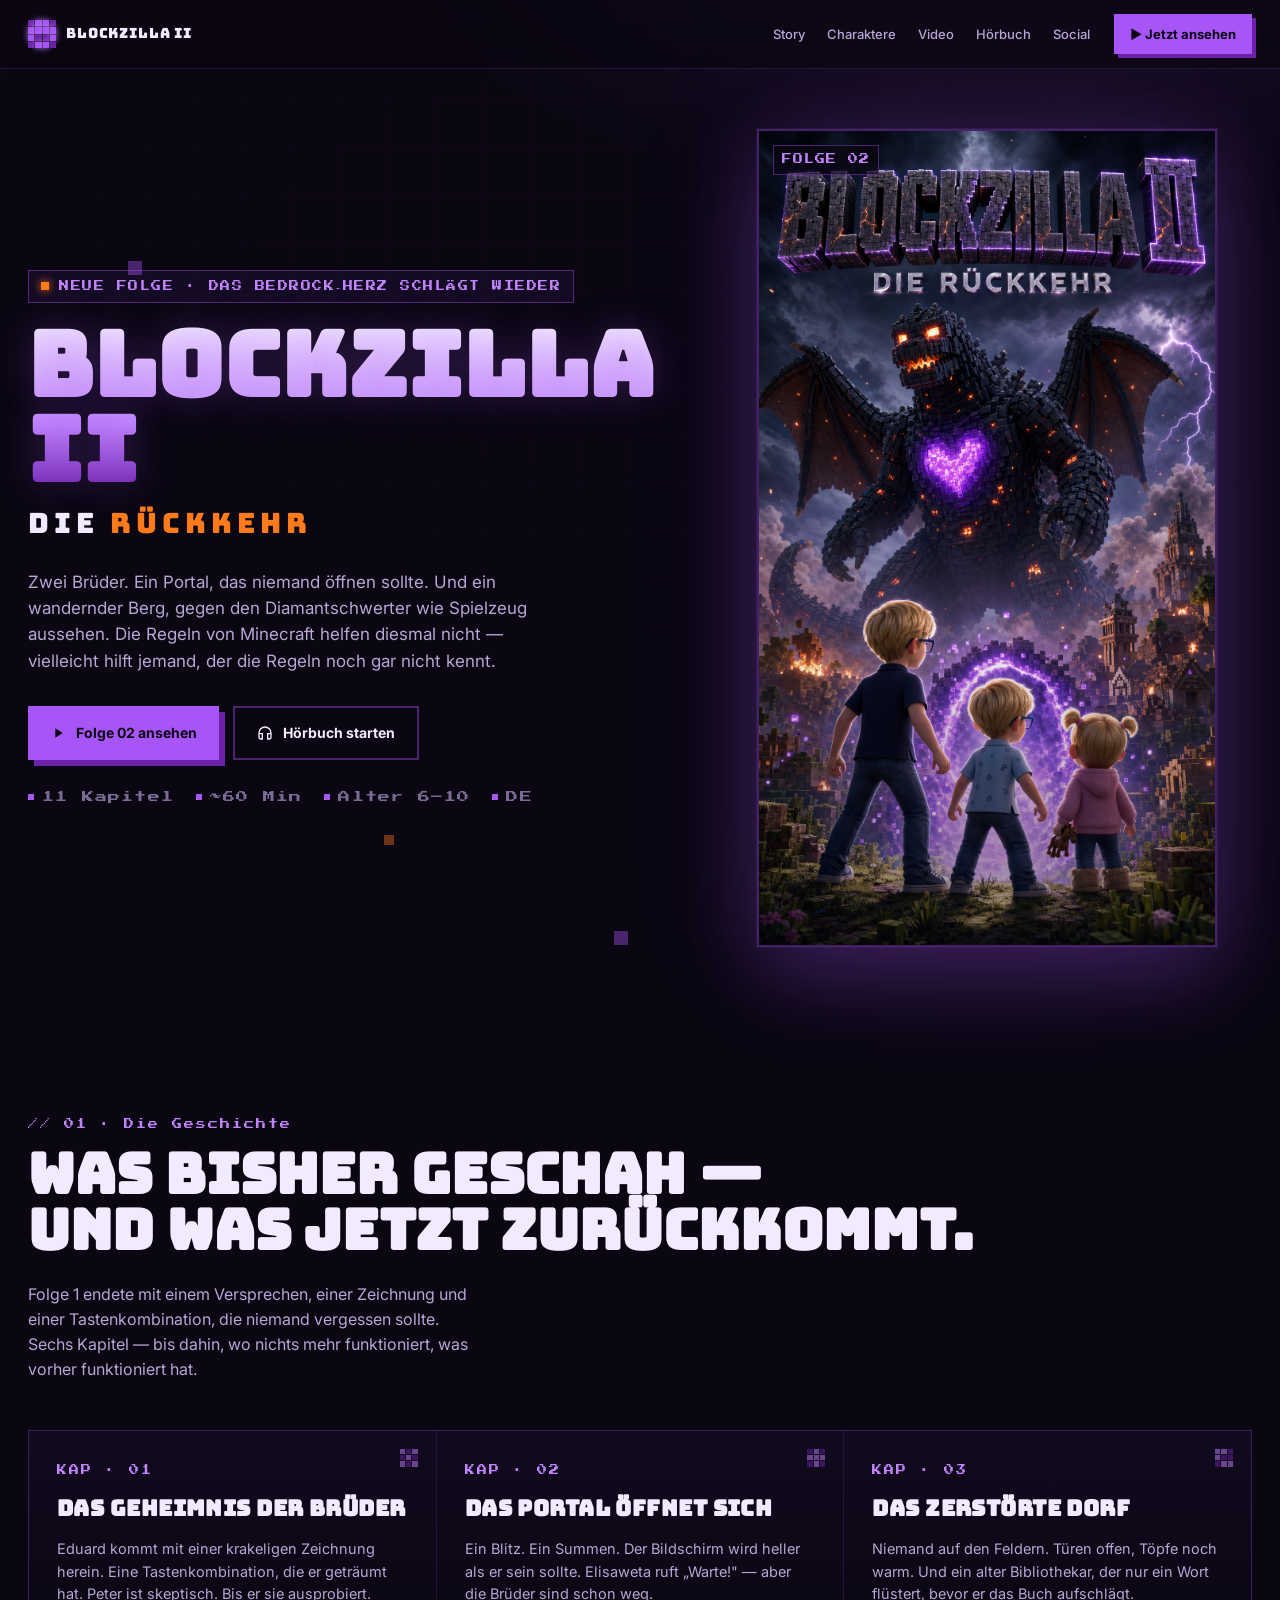
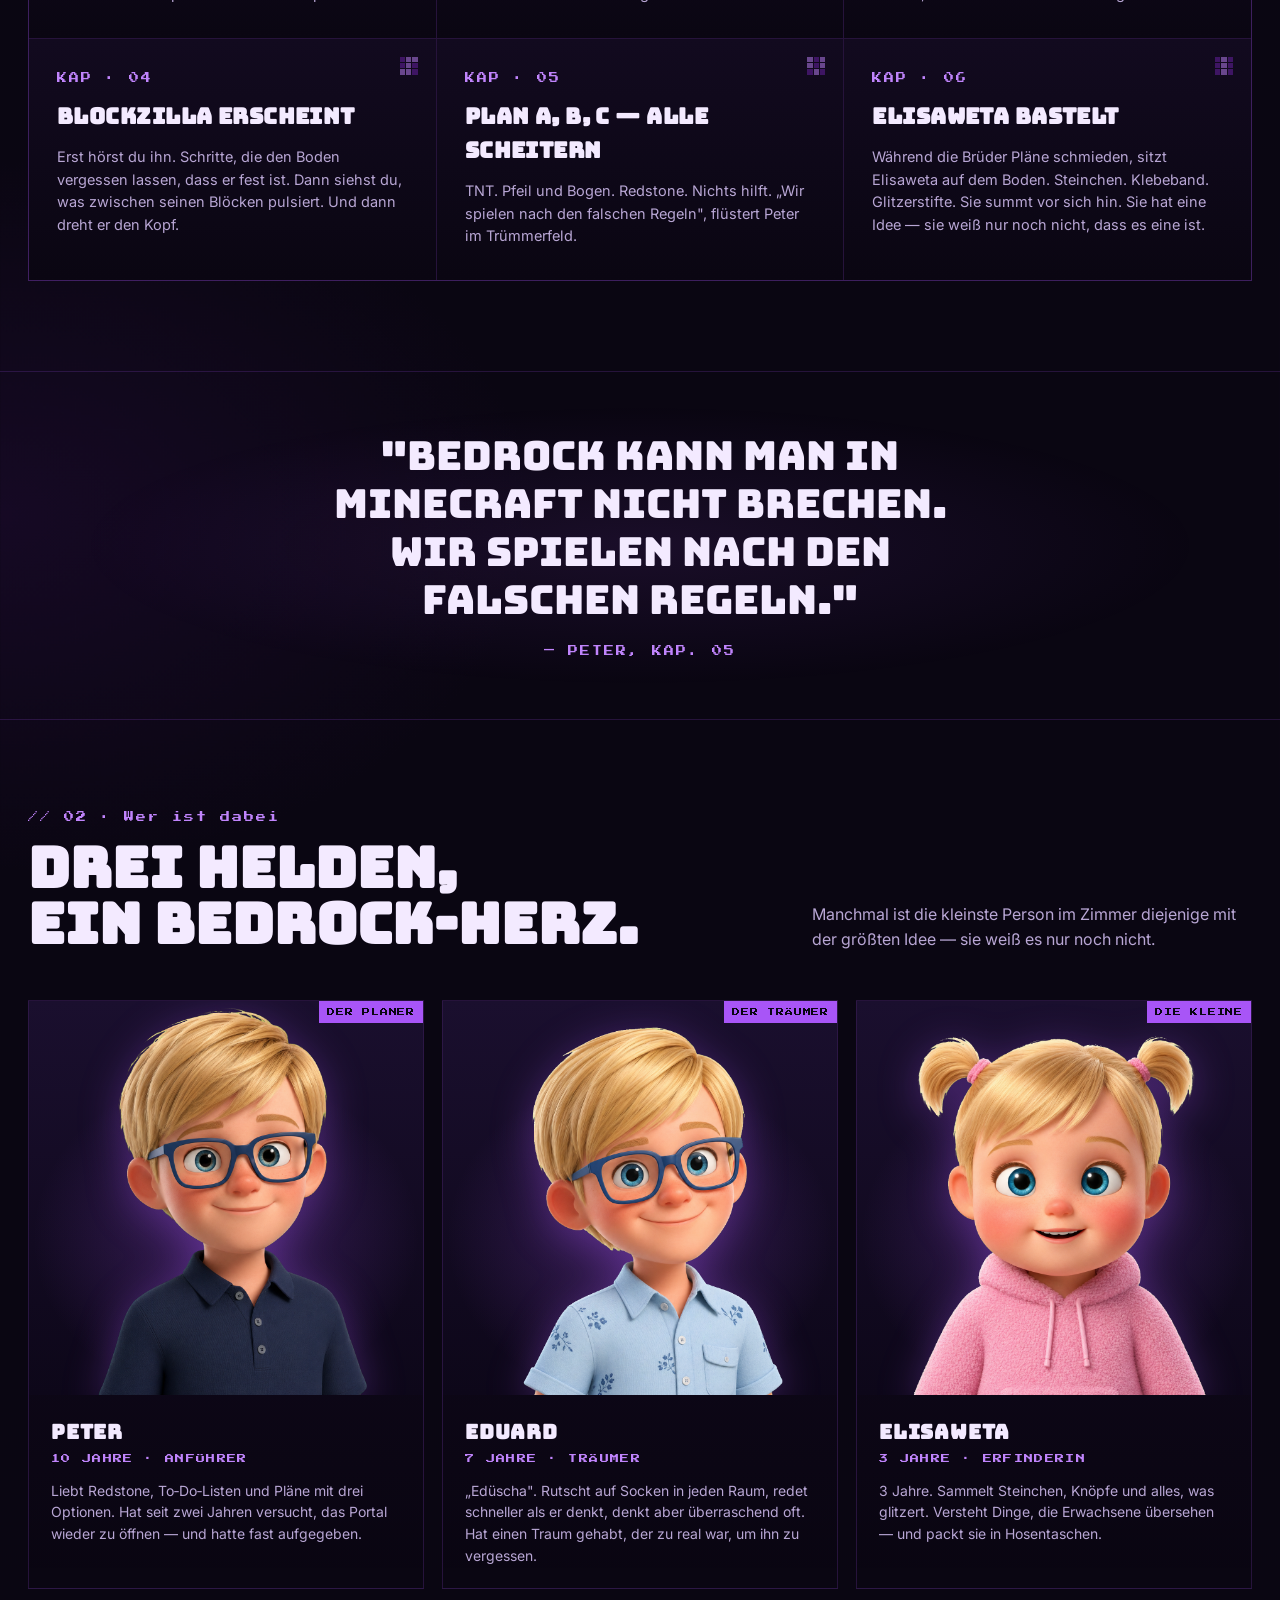
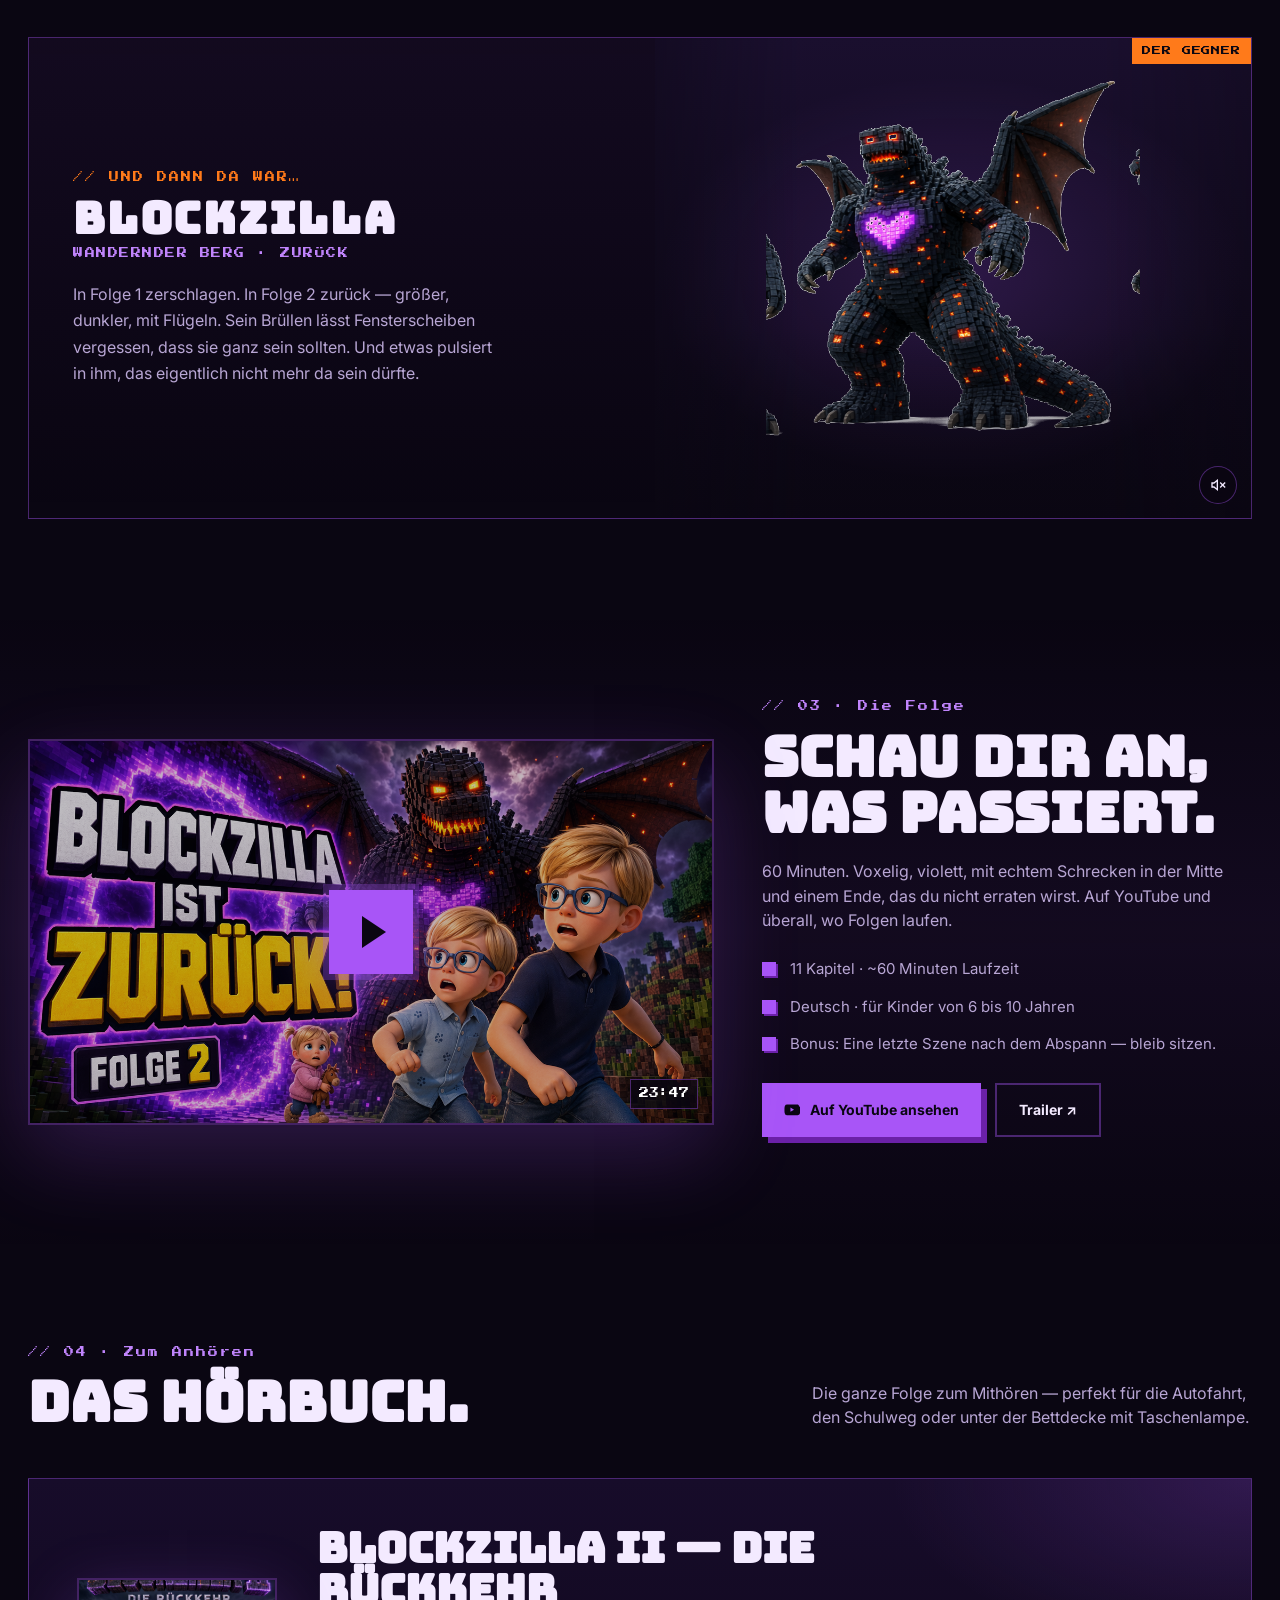
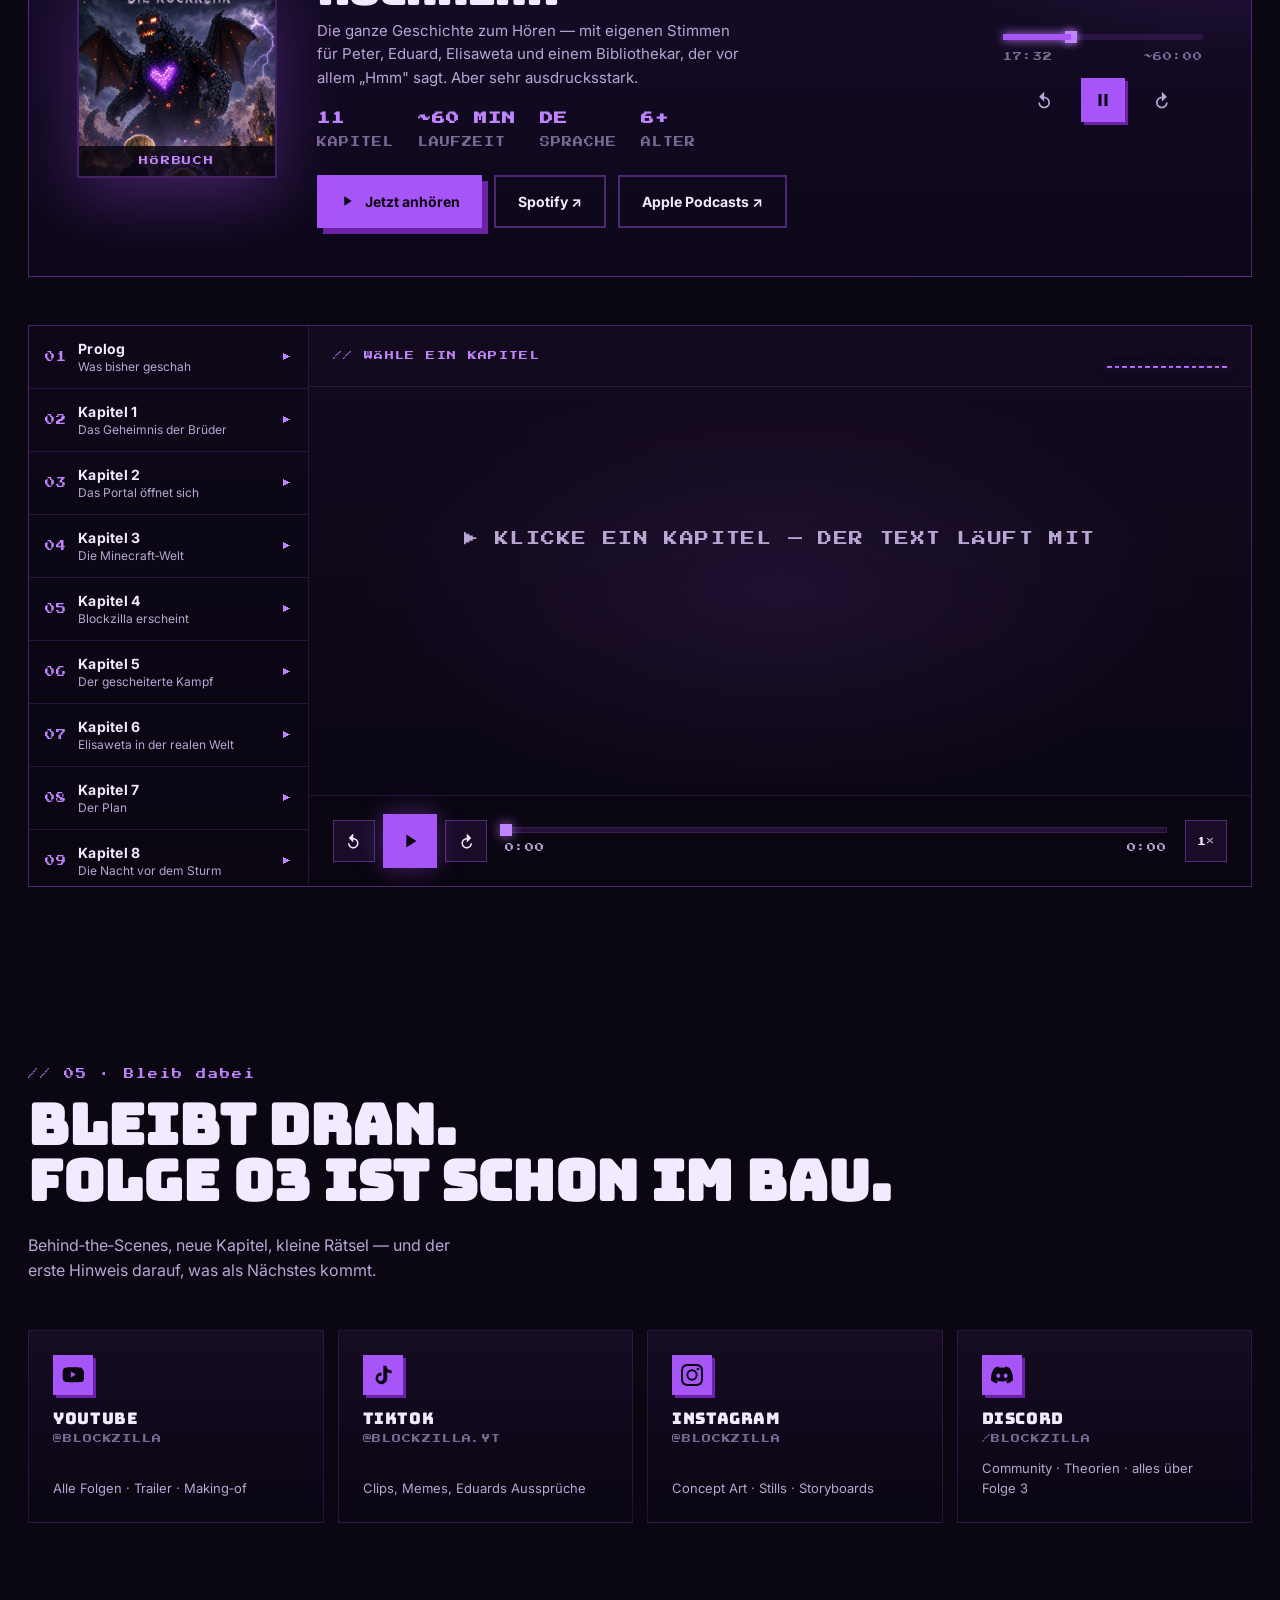
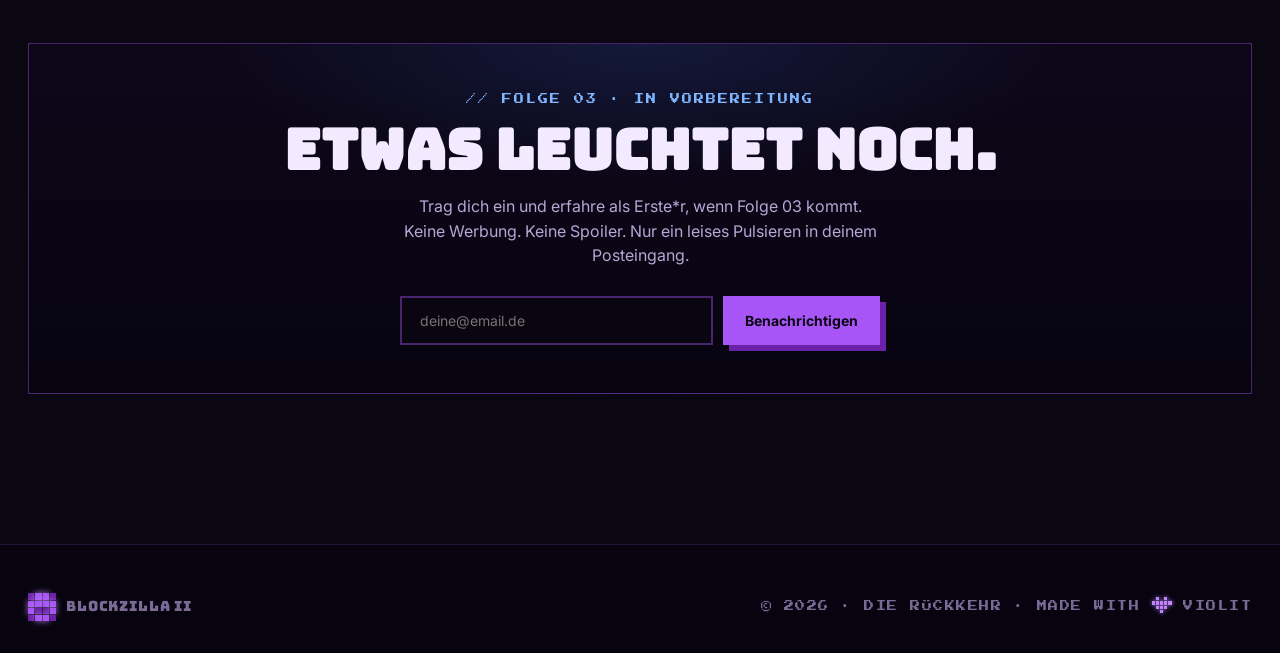
==== commit de08f1d8: "Update landing page: neue Character-Assets, Portraits, uploads-Ordner Co-Authored-By: Claude Sonnet " ====
--- a/Blockzilla 2 Promo.html
+++ b/Blockzilla 2 Promo.html
@@ -297,20 +297,18 @@
     display:flex;flex-direction:column;
   }
   .char-photo{
-    height:280px;position:relative;
+    aspect-ratio:1;position:relative;
     background:
-      radial-gradient(ellipse 70% 50% at 50% 50%, rgba(168,85,247,.25), transparent 70%),
+      radial-gradient(ellipse 70% 60% at 50% 60%, rgba(168,85,247,.28), transparent 70%),
       linear-gradient(180deg,#1a0f2e 0%, #0d0719 100%);
     display:grid;place-items:center;
     overflow:hidden;
   }
   .char-photo img{
-    height:96%;width:auto;object-fit:contain;object-position:center;
-    filter:drop-shadow(0 8px 16px rgba(168,85,247,.4));
+    width:100%;height:100%;object-fit:cover;object-position:center top;
+    filter:drop-shadow(0 8px 20px rgba(168,85,247,.35));
     position:relative;z-index:1;
   }
-  .char-photo.bz{place-items:end center}
-  .char-photo.bz img{height:100%;object-position:bottom center}
   .char-body{padding:22px}
   .char h4{font-family:'Bungee',sans-serif;font-size:20px;margin:0 0 4px;letter-spacing:.04em}
   .char .age{font-family:'Press Start 2P',monospace;font-size:9px;color:var(--violet-bright);margin-bottom:14px;letter-spacing:.15em}
@@ -785,7 +783,7 @@
     <div class="chars reveal">
       <article class="char">
         <span class="char-tag">DER PLANER</span>
-        <div class="char-photo"><img src="assets/peter_portrait.png" alt="Peter" /></div>
+        <div class="char-photo"><img src="assets/peter_portrait.png?v=2" alt="Peter" /></div>
         <div class="char-body">
           <h4>Peter</h4>
           <div class="age">10 JAHRE · ANFÜHRER</div>
@@ -795,7 +793,7 @@
 
       <article class="char">
         <span class="char-tag">DER TRÄUMER</span>
-        <div class="char-photo"><img src="assets/eduard_portrait.png" alt="Eduard" /></div>
+        <div class="char-photo"><img src="assets/eduard_portrait.png?v=2" alt="Eduard" /></div>
         <div class="char-body">
           <h4>Eduard</h4>
           <div class="age">7 JAHRE · TRÄUMER</div>
@@ -805,7 +803,7 @@
 
       <article class="char">
         <span class="char-tag">DIE KLEINE</span>
-        <div class="char-photo"><img src="assets/elisaweta_portrait.png" alt="Elisaweta" /></div>
+        <div class="char-photo"><img src="assets/elisaweta_portrait.png?v=2" alt="Elisaweta" /></div>
         <div class="char-body">
           <h4>Elisaweta</h4>
           <div class="age">3 JAHRE · ERFINDERIN</div>
@@ -903,7 +901,7 @@
           <div class="stat"><strong>6+</strong>ALTER</div>
         </div>
         <div class="audio-actions">
-          <a class="btn btn-primary" href="#karaoke">
+          <a class="btn btn-primary" href="#audiobook">
             <svg viewBox="0 0 24 24" fill="currentColor"><path d="M8 5v14l11-7z"/></svg>
             Jetzt anhören
           </a>
